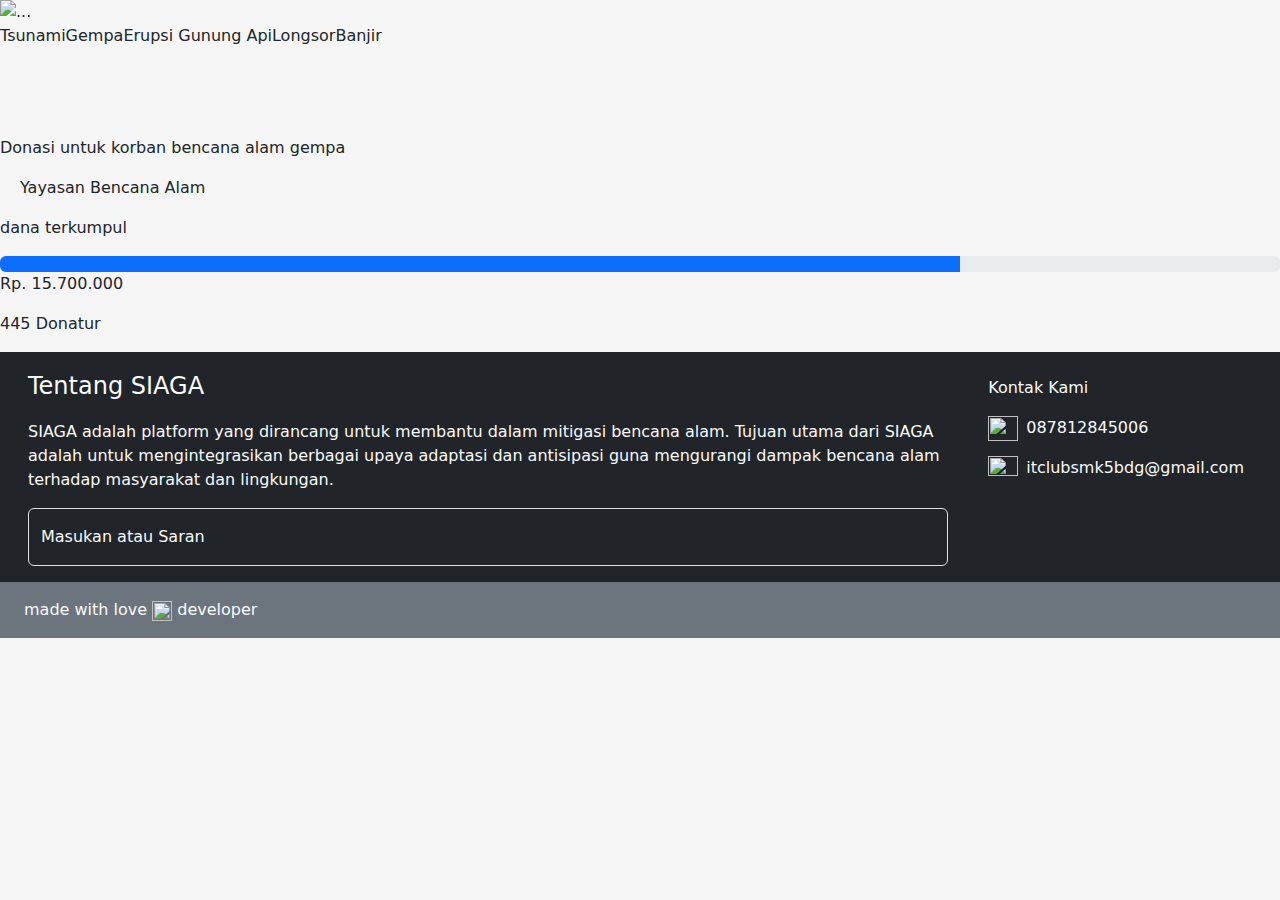
==== page/donasi.html @ 541e37d7 "rafli" ====
<!DOCTYPE html>
<html lang="en">

<head>
  <meta charset="UTF-8">
  <meta name="viewport" content="width=device-width, initial-scale=1.0">
  <title>Document</title>
  <link rel="stylesheet" href="/css/donasi.css">
  <link rel="stylesheet" href="/css/footer.css">
  <link href="https://cdn.jsdelivr.net/npm/bootstrap@5.3.3/dist/css/bootstrap.min.css" rel="stylesheet"
    integrity="sha384-QWTKZyjpPEjISv5WaRU9OFeRpok6YctnYmDr5pNlyT2bRjXh0JMhjY6hW+ALEwIH" crossorigin="anonymous">
</head>
<body style="background-color: #F5F5F5;">

  <!-- Donasi start -->
  <section class="donasi">
    <!-- carousel start -->
    <div id="carouselExampleCaptions" class="carousel donasi-carousel slide">
      <div class="carousel-indicators">
        <button type="button" data-bs-target="#carouselExampleCaptions" data-bs-slide-to="0" class="active"
          aria-current="true" aria-label="Slide 1"></button>
        <button type="button" data-bs-target="#carouselExampleCaptions" data-bs-slide-to="1"
          aria-label="Slide 2"></button>
        <button type="button" data-bs-target="#carouselExampleCaptions" data-bs-slide-to="2"
          aria-label="Slide 3"></button>
      </div>
      <div class="carousel-inner">
        <div class="carousel-item active">
          <img src="/assets/images/donasi/image 31.png" class="d-block w-100" alt="...">
          <div class="carousel-caption d-none d-md-block">
            <p class="donasi-tanggal text-start">/Situbondo, Jatim 11 Juli 2024</p>
            <h5 style="text-align: left;">Kebakaran Hebat di Situbondo, Satu Hektare Kawasan Hutan Jati Hangus</h5>
            <p style="text-align: left;"> Kebakaran hebat melanda kawasan hutan jati di Dusun Tanggulun, Desa Lamongan, Kecamatan Arjasa,
              Kabupaten Situbondo, Jawa Timur, Kamis (11/7/2024). Api dengan cepat menghanguskan satu hektare hutan
              jati. Petugas yang datang ke lokasi berusaha memadamkan api dengan alat seadanya. Kobaran api
              menghanguskan daun-daun dan rerumputan di dalam area hutan. </p>
          </div>
        </div>
        <div class="carousel-item">
          <img src="/assets/images/donasi/image 31.png" class="d-block w-100" alt="...">
          <div class="carousel-caption d-none d-md-block">
            <h5>Second slide label</h5>
            <p>Some representative placeholder content for the second slide.</p>
          </div>
        </div>
        <div class="carousel-item">
          <img src="/assets/images/donasi/image 31.png" class="d-block w-100" alt="...">
          <div class="carousel-caption d-none d-md-block">
            <p>/Situbondo, Jatim 11 Juli 2024</p>
            <h5>Third slide label</h5>
            <p>Some representative placeholder content for the third slide.</p>
          </div>
        </div>
      </div>
    </div>
    <!-- carousel end -->
     
    <div class="donasi-list d-flex">
      <p>Tsunami</p>
      <p>Gempa</p>
      <p>Erupsi Gunung Api</p>
      <p>Longsor</p>
      <p>Banjir</p>
    </div>

    <div class="donasi-cards mt-5">
      <div class="donasi-card card-gempa">
        <img src="/assets/images/donasi/image 32.png" alt="">
        <p>Donasi untuk korban bencana alam gempa</p>
        <div class="d-flex">
          <img src="/assets/icon/donasi/Vector.png" alt="" width="15px" height="20px" style="padding-top: 5px;">
          <p style="padding-left: 5px;">Yayasan Bencana Alam</p>
        </div>
        <p>dana terkumpul</p>
        <div class="progress" role="progressbar" aria-label="Basic example" aria-valuenow="75" aria-valuemin="0" aria-valuemax="100">
          <div class="progress-bar" style="width: 75%"></div>
        </div>
        <p>Rp. 15.700.000</p>
        <p>445 Donatur</p>
      </div>
    </div>


  </section>

  <!-- Donasi end -->

  <!-- Footer Start -->
  <section class="footer d-flex container-xxl bg-dark text-light ">
    <div class="footer-kiri p-3">
      <p class="footer-kiri-title fs-4">Tentang SIAGA</p>
      <p class="footer-kiri-sub">SIAGA adalah platform yang dirancang untuk membantu dalam mitigasi bencana alam. Tujuan
        utama
        dari SIAGA adalah untuk mengintegrasikan berbagai upaya adaptasi dan antisipasi guna mengurangi dampak
        bencana alam terhadap masyarakat dan lingkungan.</p>
      <div class="footer-email form-floating">
        <input type="email" class="form-control bg-dark text-light" id="floatingEmail" placeholder="Masukan atau Saran">
        <label for="floatingEmail">Masukan atau Saran</label>
      </div>
    </div>
    <div class="footer-kanan p-4">
      <p>Kontak Kami</p>
      <div class="d-flex gap-2">
        <img src="/assets/icon/footer/phoneW.png" alt="" width="30px" height="25px">
        <p>087812845006</p>
      </div>
      <div class="d-flex gap-2">
        <img src="/assets/icon/footer/emailW.png" alt="" width="30px" height="20px">
        <p>itclubsmk5bdg@gmail.com</p>
      </div>
    </div>
  </section>
  <div class="copyright bg-secondary">
    <p class="p-3 ms-2 text-light">made with love <img src="/assets/icon/footer/Heart.png" width="20px" height="20px">
      developer</p>
  </div>
  <!-- Footer End -->

  <script>
    const myModal = document.getElementById('myModal')
    const myInput = document.getElementById('myInput')

    myModal.addEventListener('shown.bs.modal', () => {
      myInput.focus()
    })
  </script>
  <script src="https://cdn.jsdelivr.net/npm/bootstrap@5.3.3/dist/js/bootstrap.bundle.min.js"
    integrity="sha384-YvpcrYf0tY3lHB60NNkmXc5s9fDVZLESaAA55NDzOxhy9GkcIdslK1eN7N6jIeHz"
    crossorigin="anonymous"></script>
</body>

</html>
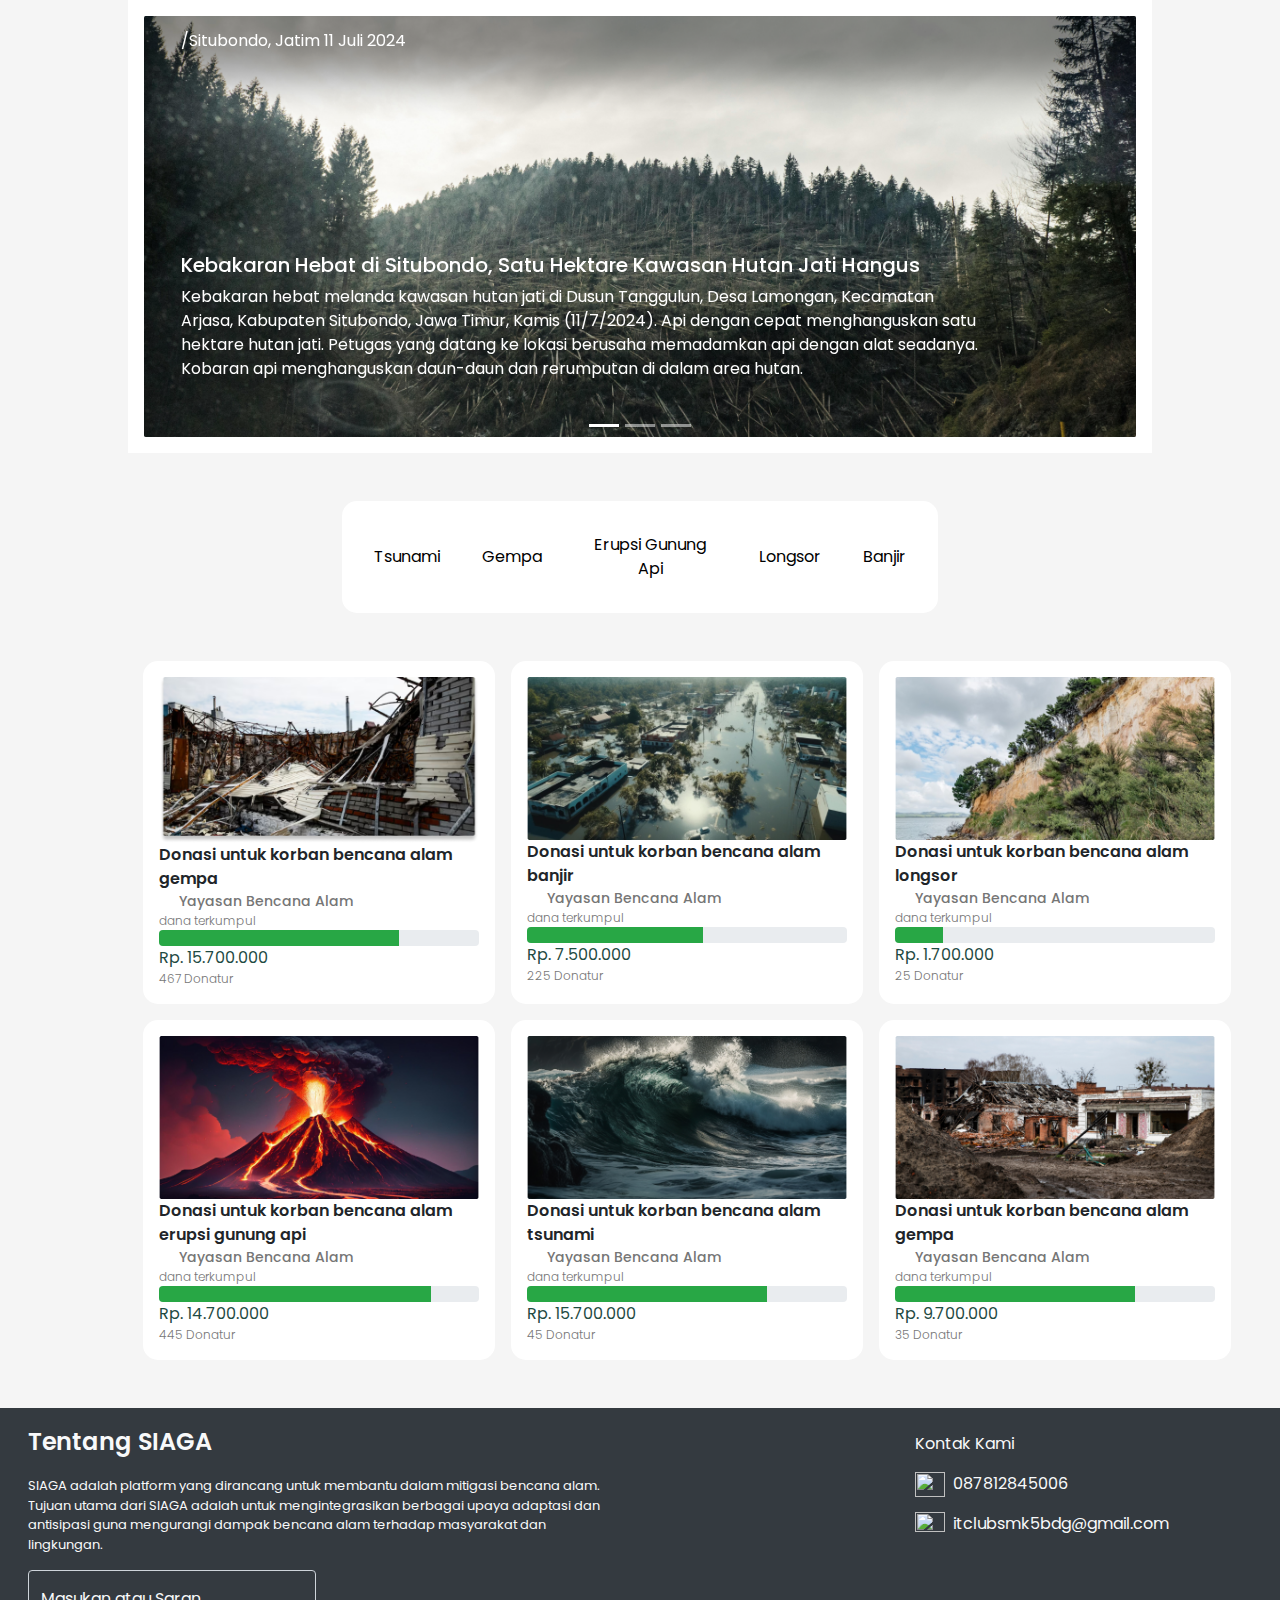
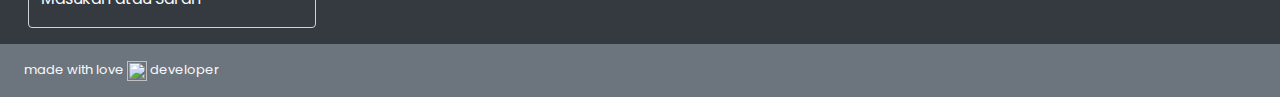
==== commit 7fc4c611: "donasi" ====
--- a/page/donasi.html
+++ b/page/donasi.html
@@ -5,13 +5,16 @@
   <meta charset="UTF-8">
   <meta name="viewport" content="width=device-width, initial-scale=1.0">
   <title>Document</title>
-  <link rel="stylesheet" href="/css/donasi.css">
-  <link rel="stylesheet" href="/css/footer.css">
+  <link rel="stylesheet" href="/assets/CSS/donasi.css">
+  <link rel="stylesheet" href="/assets/CSS/footer.css">
   <link href="https://cdn.jsdelivr.net/npm/bootstrap@5.3.3/dist/css/bootstrap.min.css" rel="stylesheet"
     integrity="sha384-QWTKZyjpPEjISv5WaRU9OFeRpok6YctnYmDr5pNlyT2bRjXh0JMhjY6hW+ALEwIH" crossorigin="anonymous">
+  <link rel="stylesheet" href="https://stackpath.bootstrapcdn.com/bootstrap/4.5.2/css/bootstrap.min.css">
 </head>
+<style>
+</style>
+
 <body style="background-color: #F5F5F5;">
-
   <!-- Donasi start -->
   <section class="donasi">
     <!-- carousel start -->
@@ -26,67 +29,203 @@
       </div>
       <div class="carousel-inner">
         <div class="carousel-item active">
-          <img src="/assets/images/donasi/image 31.png" class="d-block w-100" alt="...">
+          <img src="/assets/Image/donasi/image 31.png" class="d-block w-100" alt="...">
           <div class="carousel-caption d-none d-md-block">
             <p class="donasi-tanggal text-start">/Situbondo, Jatim 11 Juli 2024</p>
             <h5 style="text-align: left;">Kebakaran Hebat di Situbondo, Satu Hektare Kawasan Hutan Jati Hangus</h5>
-            <p style="text-align: left;"> Kebakaran hebat melanda kawasan hutan jati di Dusun Tanggulun, Desa Lamongan, Kecamatan Arjasa,
+            <p style="text-align: left;"> Kebakaran hebat melanda kawasan hutan jati di Dusun Tanggulun, Desa Lamongan,
+              Kecamatan Arjasa,
               Kabupaten Situbondo, Jawa Timur, Kamis (11/7/2024). Api dengan cepat menghanguskan satu hektare hutan
               jati. Petugas yang datang ke lokasi berusaha memadamkan api dengan alat seadanya. Kobaran api
               menghanguskan daun-daun dan rerumputan di dalam area hutan. </p>
           </div>
         </div>
         <div class="carousel-item">
-          <img src="/assets/images/donasi/image 31.png" class="d-block w-100" alt="...">
+          <img src="/assets/Image/donasi/image 49.png" class="d-block w-100" alt="...">
           <div class="carousel-caption d-none d-md-block">
-            <h5>Second slide label</h5>
-            <p>Some representative placeholder content for the second slide.</p>
+            <p class="donasi-tanggal text-start">/Merapi, Jateng 17 Juli 2024</p>
+            <h5 style="text-align: left;">Gunung merapi yang baru baru ini meletus kembali.</h5>
+            <p style="text-align: left;">Erupsi yang baru-baru ini terjadi yakni pada 4 Maret 2024 dengan dimulai pukul
+              13.41 WIB hujan turun di sekitar puncak dan lereng gunung, lalu pukul 14.26 WIB masyarakat diminta waspada
+              atas lahar serta APG.</p>
           </div>
         </div>
         <div class="carousel-item">
-          <img src="/assets/images/donasi/image 31.png" class="d-block w-100" alt="...">
+          <img src="/assets/Image/donasi/image 49(1).png" class="d-block w-100" alt="...">
           <div class="carousel-caption d-none d-md-block">
-            <p>/Situbondo, Jatim 11 Juli 2024</p>
-            <h5>Third slide label</h5>
-            <p>Some representative placeholder content for the third slide.</p>
+            <p class="donasi-tanggal text-start">/Tulabolo, Suwawa 6 Juli 2024</p>
+            <h5 style="text-align: left;">Terhitung 26 korban meninggal, 280 berhasil selamat dan 19 orang masih pencarian.</h5>
+            <p style="text-align: left;">Pemerintah Kabupaten Bone Bolango menyatakan masa tanggap darurat untuk
+              pencarian korban tanah longsor di kawasan pertambangan rakyat di Desa Tulabolo, Kecamatan Suwawa Timur,
+              akan berakhir pada Sabtu, 13 Juli 2024.</p>
           </div>
         </div>
       </div>
     </div>
     <!-- carousel end -->
-     
-    <div class="donasi-list d-flex">
-      <p>Tsunami</p>
-      <p>Gempa</p>
-      <p>Erupsi Gunung Api</p>
-      <p>Longsor</p>
-      <p>Banjir</p>
-    </div>
-
-    <div class="donasi-cards mt-5">
-      <div class="donasi-card card-gempa">
-        <img src="/assets/images/donasi/image 32.png" alt="">
-        <p>Donasi untuk korban bencana alam gempa</p>
-        <div class="d-flex">
-          <img src="/assets/icon/donasi/Vector.png" alt="" width="15px" height="20px" style="padding-top: 5px;">
-          <p style="padding-left: 5px;">Yayasan Bencana Alam</p>
-        </div>
-        <p>dana terkumpul</p>
-        <div class="progress" role="progressbar" aria-label="Basic example" aria-valuenow="75" aria-valuemin="0" aria-valuemax="100">
-          <div class="progress-bar" style="width: 75%"></div>
-        </div>
-        <p>Rp. 15.700.000</p>
-        <p>445 Donatur</p>
-      </div>
-    </div>
-
-
+
+    <div class="container mt-5">
+      <div class="donasi-list d-flex">
+        <button onclick="showCards('tsunami')">Tsunami</button>
+        <button onclick="showCards('gempa')">Gempa</button>
+        <button onclick="showCards('erupsi')">Erupsi Gunung Api</button>
+        <button onclick="showCards('longsor')">Longsor</button>
+        <button onclick="showCards('banjir')">Banjir</button>
+      </div>
+
+      <div class="donasi-cards mt-5">
+        <div class="donasi-card card-gempa">
+          <img class="donasi-img" src="/assets/Image/donasi/image 32.png" alt="">
+          <p class="donasi-card-title" style="font-weight: 600;">Donasi untuk korban bencana alam gempa</p>
+          <div class="d-flex">
+            <img src="/assets/icon/donasi/Vector.png" alt="" width="15px" height="20px" style="padding-top: 5px;">
+            <p class="donasi-card-yaya" style="padding-left: 5px;">Yayasan Bencana Alam</p>
+          </div>
+          <p class="donasi-card-dana">dana terkumpul</p>
+          <div class="progress" role="progressbar" aria-label="Basic example" aria-valuenow="75" aria-valuemin="0"
+            aria-valuemax="100">
+            <div class="progress-bar bg-success" style="width: 75%"></div>
+          </div>
+          <p class="donasi-card-uang">Rp. 15.700.000</p>
+          <p class="donasi-card-dana">467 Donatur</p>
+        </div>
+
+        <div class="donasi-card card-banjir">
+          <img class="donasi-img" src="/assets/Image/donasi/image 32 (1).png" alt="">
+          <p class="donasi-card-title" style="font-weight: 600;">Donasi untuk korban bencana alam banjir</p>
+          <div class="d-flex">
+            <img src="/assets/icon/donasi/Vector.png" alt="" width="15px" height="20px" style="padding-top: 5px;">
+            <p class="donasi-card-yaya" style="padding-left: 5px;">Yayasan Bencana Alam</p>
+          </div>
+          <p class="donasi-card-dana">dana terkumpul</p>
+          <div class="progress" role="progressbar" aria-label="Basic example" aria-valuenow="75" aria-valuemin="0"
+            aria-valuemax="100">
+            <div class="progress-bar bg-success" style="width: 55%"></div>
+          </div>
+          <p class="donasi-card-uang">Rp. 7.500.000</p>
+          <p class="donasi-card-dana">225 Donatur</p>
+        </div>
+
+        <div class="donasi-card card-longsor">
+          <img class="donasi-img" src="/assets/Image/donasi/image 32 (2).png" alt="">
+          <p class="donasi-card-title" style="font-weight: 600;">Donasi untuk korban bencana alam longsor</p>
+          <div class="d-flex">
+            <img src="/assets/icon/donasi/Vector.png" alt="" width="15px" height="20px" style="padding-top: 5px;">
+            <p class="donasi-card-yaya" style="padding-left: 5px;">Yayasan Bencana Alam</p>
+          </div>
+          <p class="donasi-card-dana">dana terkumpul</p>
+          <div class="progress" role="progressbar" aria-label="Basic example" aria-valuenow="75" aria-valuemin="0"
+            aria-valuemax="100">
+            <div class="progress-bar bg-success" style="width: 15%"></div>
+          </div>
+          <p class="donasi-card-uang">Rp. 1.700.000</p>
+          <p class="donasi-card-dana">25 Donatur</p>
+        </div>
+
+        <div class="donasi-card card-erupsi">
+          <img class="donasi-img" src="/assets/Image/donasi/image 32 (3).png" alt="">
+          <p class="donasi-card-title" style="font-weight: 600;">Donasi untuk korban bencana alam erupsi gunung api</p>
+          <div class="d-flex">
+            <img src="/assets/icon/donasi/Vector.png" alt="" width="15px" height="20px" style="padding-top: 5px;">
+            <p class="donasi-card-yaya" style="padding-left: 5px;">Yayasan Bencana Alam</p>
+          </div>
+          <p class="donasi-card-dana">dana terkumpul</p>
+          <div class="progress" role="progressbar" aria-label="Basic example" aria-valuenow="75" aria-valuemin="0"
+            aria-valuemax="100">
+            <div class="progress-bar bg-success" style="width: 85%"></div>
+          </div>
+          <p class="donasi-card-uang">Rp. 14.700.000</p>
+          <p class="donasi-card-dana">445 Donatur</p>
+        </div>
+
+        <div class="donasi-card card-tsunami">
+          <img class="donasi-img" src="/assets/Image/donasi/image 32 (4).png" alt="">
+          <p class="donasi-card-title" style="font-weight: 600;">Donasi untuk korban bencana alam tsunami</p>
+          <div class="d-flex">
+            <img src="/assets/icon/donasi/Vector.png" alt="" width="15px" height="20px" style="padding-top: 5px;">
+            <p class="donasi-card-yaya" style="padding-left: 5px;">Yayasan Bencana Alam</p>
+          </div>
+          <p class="donasi-card-dana">dana terkumpul</p>
+          <div class="progress" role="progressbar" aria-label="Basic example" aria-valuenow="75" aria-valuemin="0"
+            aria-valuemax="100">
+            <div class="progress-bar bg-success" style="width: 75%"></div>
+          </div>
+          <p class="donasi-card-uang">Rp. 15.700.000</p>
+          <p class="donasi-card-dana">45 Donatur</p>
+        </div>
+
+        <div class="donasi-card card-gempa">
+          <img class="donasi-img" src="/assets/Image/donasi/image 32 (5).png" alt="">
+          <p class="donasi-card-title" style="font-weight: 600;">Donasi untuk korban bencana alam gempa</p>
+          <div class="d-flex">
+            <img src="/assets/icon/donasi/Vector.png" alt="" width="15px" height="20px" style="padding-top: 5px;">
+            <p class="donasi-card-yaya" style="padding-left: 5px;">Yayasan Bencana Alam</p>
+          </div>
+          <p class="donasi-card-dana">dana terkumpul</p>
+          <div class="progress" role="progressbar" aria-label="Basic example" aria-valuenow="75" aria-valuemin="0"
+            aria-valuemax="100">
+            <div class="progress-bar bg-success" style="width: 75%"></div>
+          </div>
+          <p class="donasi-card-uang">Rp. 9.700.000</p>
+          <p class="donasi-card-dana">35 Donatur</p>
+        </div>
+
+        <div class="donasi-card card-gempa donasi-card-lebih">
+          <img class="donasi-img" src="/assets/Image/donasi/gempa (1).png" alt="">
+          <p class="donasi-card-title" style="font-weight: 600;">Donasi untuk korban bencana alam Tsunami</p>
+          <div class="d-flex">
+            <img src="/assets/icon/donasi/Vector.png" alt="" width="15px" height="20px" style="padding-top: 5px;">
+            <p class="donasi-card-yaya" style="padding-left: 5px;">Yayasan Bencana Alam</p>
+          </div>
+          <p class="donasi-card-dana">dana terkumpul</p>
+          <div class="progress" role="progressbar" aria-label="Basic example" aria-valuenow="75" aria-valuemin="0"
+            aria-valuemax="100">
+            <div class="progress-bar bg-success" style="width: 75%"></div>
+          </div>
+          <p class="donasi-card-uang">Rp. 700.000</p>
+          <p class="donasi-card-dana">95 Donatur</p>
+        </div>
+
+        <div class="donasi-card card-gempa donasi-card-lebih">
+          <img class="donasi-img" src="/assets/Image/donasi/gempa (2).png" alt="">
+          <p class="donasi-card-title" style="font-weight: 600;">Donasi untuk korban bencana alam gempa</p>
+          <div class="d-flex">
+            <img src="/assets/icon/donasi/Vector.png" alt="" width="15px" height="20px" style="padding-top: 5px;">
+            <p class="donasi-card-yaya" style="padding-left: 5px;">Yayasan Bencana Alam</p>
+          </div>
+          <p class="donasi-card-dana">dana terkumpul</p>
+          <div class="progress" role="progressbar" aria-label="Basic example" aria-valuenow="75" aria-valuemin="0"
+            aria-valuemax="100">
+            <div class="progress-bar bg-success" style="width: 75%"></div>
+          </div>
+          <p class="donasi-card-uang">Rp. 5.700.000</p>
+          <p class="donasi-card-dana">15 Donatur</p>
+        </div>
+
+        <div class="donasi-card card-gempa donasi-card-lebih">
+          <img class="donasi-img" src="/assets/Image/donasi/tsunami.png" alt="">
+          <p class="donasi-card-title" style="font-weight: 600;">Donasi untuk korban bencana alam tsunami</p>
+          <div class="d-flex">
+            <img src="/assets/icon/donasi/Vector.png" alt="" width="15px" height="20px" style="padding-top: 5px;">
+            <p class="donasi-card-yaya" style="padding-left: 5px;">Yayasan Bencana Alam</p>
+          </div>
+          <p class="donasi-card-dana">dana terkumpul</p>
+          <div class="progress" role="progressbar" aria-label="Basic example" aria-valuenow="75" aria-valuemin="0"
+            aria-valuemax="100">
+            <div class="progress-bar bg-success" style="width: 75%"></div>
+          </div>
+          <p class="donasi-card-uang">Rp. 25.700.000</p>
+          <p class="donasi-card-dana">300 Donatur</p>
+        </div>
+
+      </div>
+    </div>
   </section>
 
   <!-- Donasi end -->
 
   <!-- Footer Start -->
-  <section class="footer d-flex container-xxl bg-dark text-light ">
+  <section class="footer d-flex container-xxl bg-dark text-light mt-5">
     <div class="footer-kiri p-3">
       <p class="footer-kiri-title fs-4">Tentang SIAGA</p>
       <p class="footer-kiri-sub">SIAGA adalah platform yang dirancang untuk membantu dalam mitigasi bencana alam. Tujuan
@@ -125,8 +264,10 @@
     })
   </script>
   <script src="https://cdn.jsdelivr.net/npm/bootstrap@5.3.3/dist/js/bootstrap.bundle.min.js"
-    integrity="sha384-YvpcrYf0tY3lHB60NNkmXc5s9fDVZLESaAA55NDzOxhy9GkcIdslK1eN7N6jIeHz"
-    crossorigin="anonymous"></script>
+    integrity="sha384-YvpcrYf0tY3lHB60NNkmXc5s9fDVZLESaAA55NDzOxhy9GkcIdslK1eN7N6jIeHz" crossorigin="anonymous">
+
+    </script>
+  <script src="/assets/JavaScript/raf.js"></script>
 </body>
 
 </html>--- a/assets/CSS/donasi.css
+++ b/assets/CSS/donasi.css
@@ -0,0 +1,85 @@
+@import url('https://fonts.googleapis.com/css2?family=Poppins:ital,wght@0,100;0,200;0,300;0,400;0,500;0,600;0,700;0,800;0,900;1,100;1,200;1,300;1,400;1,500;1,600;1,700;1,800;1,900&display=swap');
+
+*, html {
+    font-family: "Poppins", sans-serif;
+}
+
+body{
+    background-color: #757575;
+}
+
+/* donasi start */
+.donasi{
+    width: 80%;
+    margin: 0 auto;
+    border-radius: 10px;
+}
+.donasi-tanggal{
+    margin-bottom: 12.5rem;
+}
+.donasi-carousel {
+    padding: 1rem;
+    background-color: #FFFFFF;
+}
+.carousel-caption{
+    margin-left: -7rem;
+}
+.donasi-card{
+    background-color: #FFFFFF;
+    width: 22rem;
+    padding: 1rem;
+    border-radius: 15px;
+}
+.donasi-cards{
+    display: grid;
+    grid-template-columns: auto auto auto;
+    gap: 1rem;
+}
+.donasi-card p{
+    margin: 0;
+}
+img.donasi-img {
+    width: 100%;
+}
+.donasi-card-yaya{
+    font-weight: 500;
+    color: #767676;
+    font-size: 14px;
+}
+.donasi-card-dana{
+    font-weight: 300;
+    color: #767676;
+    font-size: 12px;
+}
+.donasi-card-uang{
+    font-weight: 400;
+    color: #1F4B43;
+}
+.donasi-list{
+    width: 60%;
+    background-color: #FFFFFF;
+    margin: 0 auto;
+    align-items: center;
+    justify-content: center;
+    gap: 10px;
+    padding: 1rem;
+    border-radius: 15px;
+}
+.donasi-list button{
+    border-radius: 15px;
+    padding: 1rem;
+    border: none;
+    background-color: #FFFFFF;
+}
+.donasi-list button:hover{
+    background-color: #E7C873;
+}
+.progress{
+    margin: 0 auto;
+}
+
+.donasi-card-lebih{
+    display: none;
+}
+
+/* donasi end */--- a/assets/CSS/footer.css
+++ b/assets/CSS/footer.css
@@ -0,0 +1,22 @@
+/* Footer start */
+.footer-kiri{
+    width: 70%;
+}
+.footer-kiri-title{
+    font-weight: 600;
+}
+.footer-kiri-sub{
+    width: 70%;
+    font-size: small;
+}
+.footer-email{
+    width: 18rem;
+}  
+.copyright{
+    font-size: small;
+}
+.copyright p{
+    margin: 0;
+}
+
+/* footer end */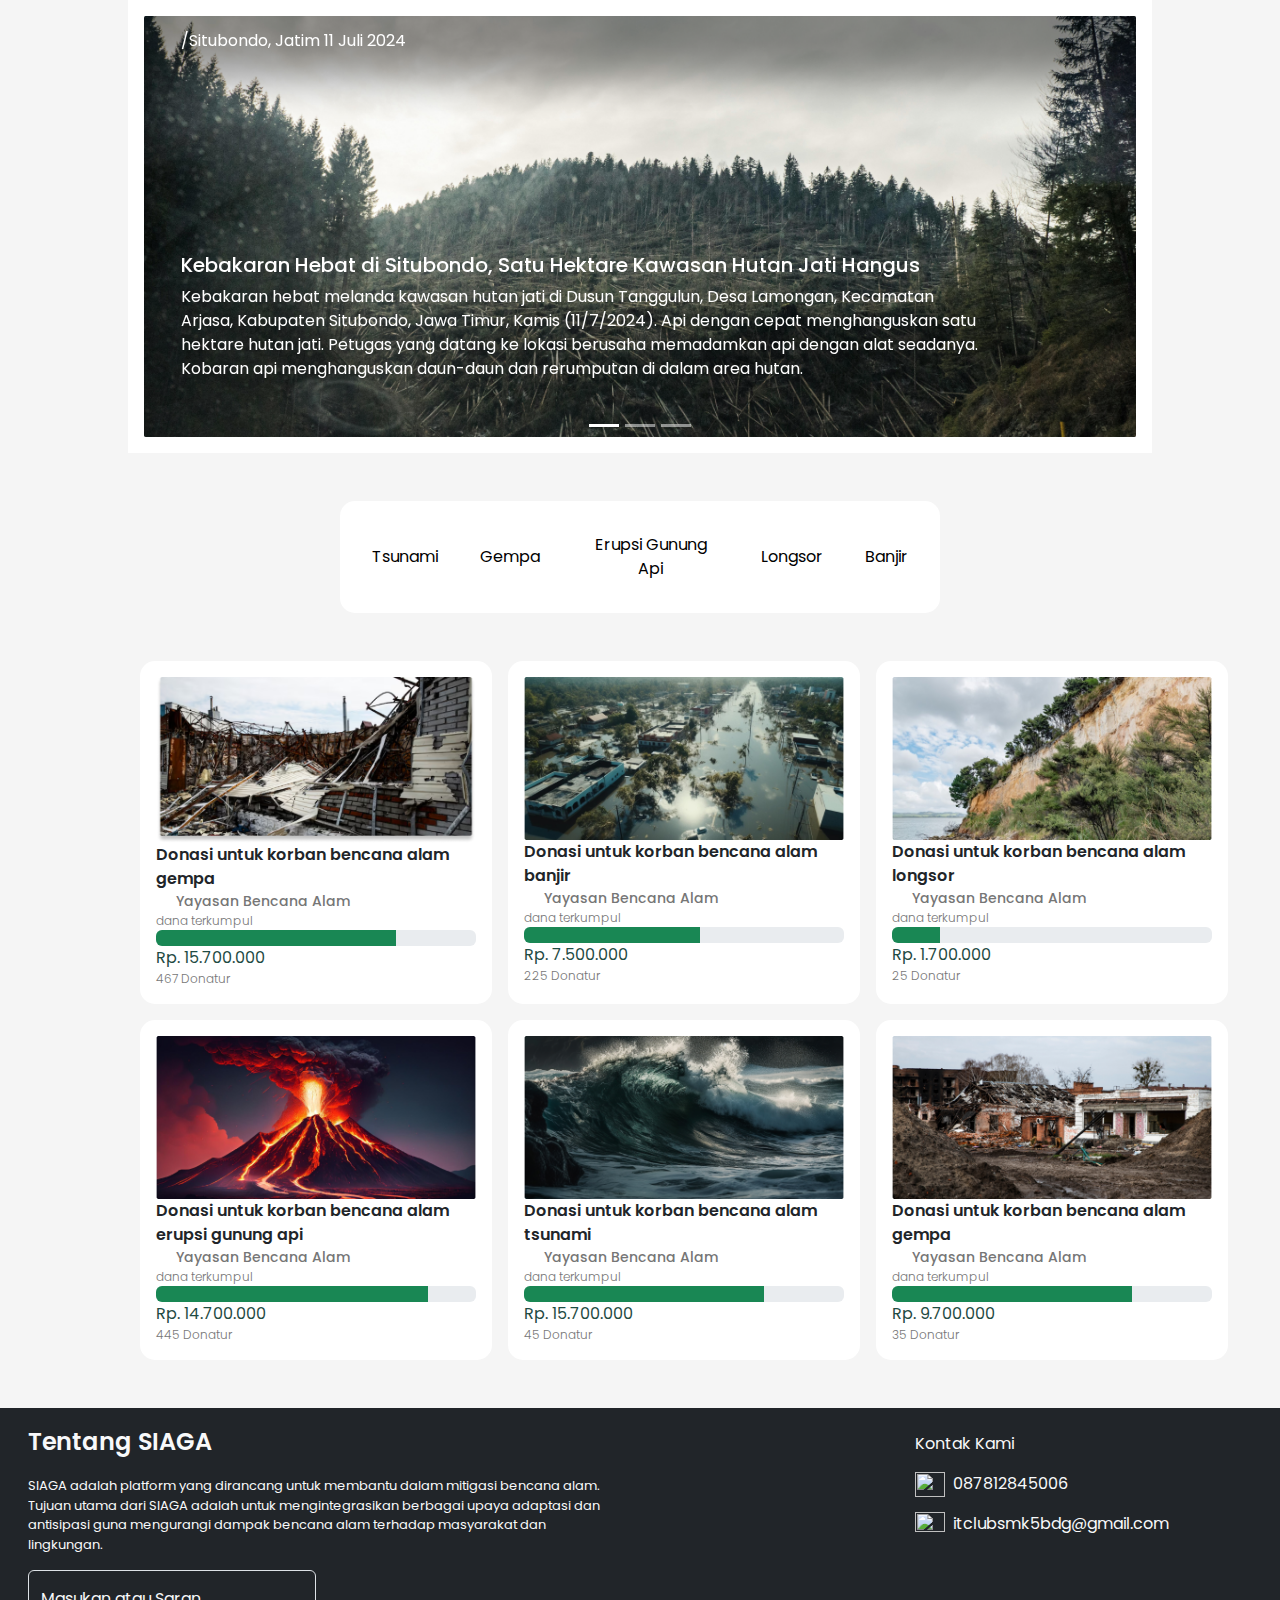
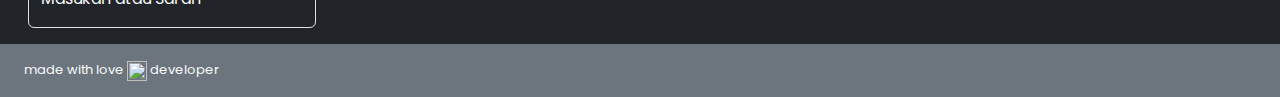
==== commit 52889924: "update donasi dan modal dan fungsi" ====
--- a/page/donasi.html
+++ b/page/donasi.html
@@ -4,12 +4,13 @@
 <head>
   <meta charset="UTF-8">
   <meta name="viewport" content="width=device-width, initial-scale=1.0">
-  <title>Document</title>
-  <link rel="stylesheet" href="/assets/CSS/donasi.css">
-  <link rel="stylesheet" href="/assets/CSS/footer.css">
+  <title>Donasi</title>
+  <link rel="icon" href="../assets/Icon/donasi/hands_6006065.png">
+  <link rel="stylesheet" href="../assets/CSS/donasi.css">
+  <link rel="stylesheet" href="../assets/CSS/footer.css">
   <link href="https://cdn.jsdelivr.net/npm/bootstrap@5.3.3/dist/css/bootstrap.min.css" rel="stylesheet"
     integrity="sha384-QWTKZyjpPEjISv5WaRU9OFeRpok6YctnYmDr5pNlyT2bRjXh0JMhjY6hW+ALEwIH" crossorigin="anonymous">
-  <link rel="stylesheet" href="https://stackpath.bootstrapcdn.com/bootstrap/4.5.2/css/bootstrap.min.css">
+  <link rel="stylesheet" href="../assets/bootstrap-5.3.3-dist/css/bootstrap.min.css">
 </head>
 <style>
 </style>
@@ -29,7 +30,7 @@
       </div>
       <div class="carousel-inner">
         <div class="carousel-item active">
-          <img src="/assets/Image/donasi/image 31.png" class="d-block w-100" alt="...">
+          <img src="../assets/Image/donasi/image 31.png" class="d-block w-100" alt="...">
           <div class="carousel-caption d-none d-md-block">
             <p class="donasi-tanggal text-start">/Situbondo, Jatim 11 Juli 2024</p>
             <h5 style="text-align: left;">Kebakaran Hebat di Situbondo, Satu Hektare Kawasan Hutan Jati Hangus</h5>
@@ -41,7 +42,7 @@
           </div>
         </div>
         <div class="carousel-item">
-          <img src="/assets/Image/donasi/image 49.png" class="d-block w-100" alt="...">
+          <img src="../assets/Image/donasi/image 49.png" class="d-block w-100" alt="...">
           <div class="carousel-caption d-none d-md-block">
             <p class="donasi-tanggal text-start">/Merapi, Jateng 17 Juli 2024</p>
             <h5 style="text-align: left;">Gunung merapi yang baru baru ini meletus kembali.</h5>
@@ -51,7 +52,7 @@
           </div>
         </div>
         <div class="carousel-item">
-          <img src="/assets/Image/donasi/image 49(1).png" class="d-block w-100" alt="...">
+          <img src="../assets/Image/donasi/image 49(1).png" class="d-block w-100" alt="...">
           <div class="carousel-caption d-none d-md-block">
             <p class="donasi-tanggal text-start">/Tulabolo, Suwawa 6 Juli 2024</p>
             <h5 style="text-align: left;">Terhitung 26 korban meninggal, 280 berhasil selamat dan 19 orang masih pencarian.</h5>
@@ -66,19 +67,19 @@
 
     <div class="container mt-5">
       <div class="donasi-list d-flex">
-        <button onclick="showCards('tsunami')">Tsunami</button>
-        <button onclick="showCards('gempa')">Gempa</button>
-        <button onclick="showCards('erupsi')">Erupsi Gunung Api</button>
-        <button onclick="showCards('longsor')">Longsor</button>
-        <button onclick="showCards('banjir')">Banjir</button>
+        <button class="donasi-list-button" onclick="showCards('tsunami')">Tsunami</button>
+        <button class="donasi-list-button" onclick="showCards('gempa')">Gempa</button>
+        <button class="donasi-list-button" onclick="showCards('erupsi')">Erupsi Gunung Api</button>
+        <button class="donasi-list-button" onclick="showCards('longsor')">Longsor</button>
+        <button class="donasi-list-button" onclick="showCards('banjir')">Banjir</button>
       </div>
 
       <div class="donasi-cards mt-5">
-        <div class="donasi-card card-gempa">
-          <img class="donasi-img" src="/assets/Image/donasi/image 32.png" alt="">
+        <div class="donasi-card card-gempa" data-bs-toggle="modal" data-bs-target="#gempaModal1">
+          <img class="donasi-img" src="../assets/Image/donasi/image 32.png" alt="">
           <p class="donasi-card-title" style="font-weight: 600;">Donasi untuk korban bencana alam gempa</p>
           <div class="d-flex">
-            <img src="/assets/icon/donasi/Vector.png" alt="" width="15px" height="20px" style="padding-top: 5px;">
+            <img src="../assets/icon/donasi/Vector.png" alt="" width="15px" height="20px" style="padding-top: 5px;">
             <p class="donasi-card-yaya" style="padding-left: 5px;">Yayasan Bencana Alam</p>
           </div>
           <p class="donasi-card-dana">dana terkumpul</p>
@@ -90,11 +91,11 @@
           <p class="donasi-card-dana">467 Donatur</p>
         </div>
 
-        <div class="donasi-card card-banjir">
-          <img class="donasi-img" src="/assets/Image/donasi/image 32 (1).png" alt="">
+        <div class="donasi-card card-banjir" data-bs-toggle="modal" data-bs-target="#banjirModal1">
+          <img class="donasi-img" src="../assets/Image/donasi/image 32 (1).png" alt="">
           <p class="donasi-card-title" style="font-weight: 600;">Donasi untuk korban bencana alam banjir</p>
           <div class="d-flex">
-            <img src="/assets/icon/donasi/Vector.png" alt="" width="15px" height="20px" style="padding-top: 5px;">
+            <img src="../assets/icon/donasi/Vector.png" alt="" width="15px" height="20px" style="padding-top: 5px;">
             <p class="donasi-card-yaya" style="padding-left: 5px;">Yayasan Bencana Alam</p>
           </div>
           <p class="donasi-card-dana">dana terkumpul</p>
@@ -106,11 +107,11 @@
           <p class="donasi-card-dana">225 Donatur</p>
         </div>
 
-        <div class="donasi-card card-longsor">
-          <img class="donasi-img" src="/assets/Image/donasi/image 32 (2).png" alt="">
+        <div class="donasi-card card-longsor" data-bs-toggle="modal" data-bs-target="#longsorModal1">
+          <img class="donasi-img" src="../assets/Image/donasi/image 32 (2).png" alt="">
           <p class="donasi-card-title" style="font-weight: 600;">Donasi untuk korban bencana alam longsor</p>
           <div class="d-flex">
-            <img src="/assets/icon/donasi/Vector.png" alt="" width="15px" height="20px" style="padding-top: 5px;">
+            <img src="../assets/icon/donasi/Vector.png" alt="" width="15px" height="20px" style="padding-top: 5px;">
             <p class="donasi-card-yaya" style="padding-left: 5px;">Yayasan Bencana Alam</p>
           </div>
           <p class="donasi-card-dana">dana terkumpul</p>
@@ -122,11 +123,11 @@
           <p class="donasi-card-dana">25 Donatur</p>
         </div>
 
-        <div class="donasi-card card-erupsi">
-          <img class="donasi-img" src="/assets/Image/donasi/image 32 (3).png" alt="">
+        <div class="donasi-card card-erupsi" data-bs-toggle="modal" data-bs-target="#erupsiModal1">
+          <img class="donasi-img" src="../assets/Image/donasi/image 32 (3).png" alt="">
           <p class="donasi-card-title" style="font-weight: 600;">Donasi untuk korban bencana alam erupsi gunung api</p>
           <div class="d-flex">
-            <img src="/assets/icon/donasi/Vector.png" alt="" width="15px" height="20px" style="padding-top: 5px;">
+            <img src="../assets/icon/donasi/Vector.png" alt="" width="15px" height="20px" style="padding-top: 5px;">
             <p class="donasi-card-yaya" style="padding-left: 5px;">Yayasan Bencana Alam</p>
           </div>
           <p class="donasi-card-dana">dana terkumpul</p>
@@ -138,11 +139,11 @@
           <p class="donasi-card-dana">445 Donatur</p>
         </div>
 
-        <div class="donasi-card card-tsunami">
-          <img class="donasi-img" src="/assets/Image/donasi/image 32 (4).png" alt="">
+        <div class="donasi-card card-tsunami" data-bs-toggle="modal" data-bs-target="#tsunamiModal1">
+          <img class="donasi-img" src="../assets/Image/donasi/image 32 (4).png" alt="">
           <p class="donasi-card-title" style="font-weight: 600;">Donasi untuk korban bencana alam tsunami</p>
           <div class="d-flex">
-            <img src="/assets/icon/donasi/Vector.png" alt="" width="15px" height="20px" style="padding-top: 5px;">
+            <img src="../assets/icon/donasi/Vector.png" alt="" width="15px" height="20px" style="padding-top: 5px;">
             <p class="donasi-card-yaya" style="padding-left: 5px;">Yayasan Bencana Alam</p>
           </div>
           <p class="donasi-card-dana">dana terkumpul</p>
@@ -154,11 +155,11 @@
           <p class="donasi-card-dana">45 Donatur</p>
         </div>
 
-        <div class="donasi-card card-gempa">
-          <img class="donasi-img" src="/assets/Image/donasi/image 32 (5).png" alt="">
+        <div class="donasi-card card-gempa" data-bs-toggle="modal" data-bs-target="#gempaModal1">
+          <img class="donasi-img" src="../assets/Image/donasi/image 32 (5).png" alt="">
           <p class="donasi-card-title" style="font-weight: 600;">Donasi untuk korban bencana alam gempa</p>
           <div class="d-flex">
-            <img src="/assets/icon/donasi/Vector.png" alt="" width="15px" height="20px" style="padding-top: 5px;">
+            <img src="../assets/icon/donasi/Vector.png" alt="" width="15px" height="20px" style="padding-top: 5px;">
             <p class="donasi-card-yaya" style="padding-left: 5px;">Yayasan Bencana Alam</p>
           </div>
           <p class="donasi-card-dana">dana terkumpul</p>
@@ -170,11 +171,11 @@
           <p class="donasi-card-dana">35 Donatur</p>
         </div>
 
-        <div class="donasi-card card-gempa donasi-card-lebih">
-          <img class="donasi-img" src="/assets/Image/donasi/gempa (1).png" alt="">
+        <div class="donasi-card card-tsunami donasi-card-lebih" data-bs-toggle="modal" data-bs-target="#tsunamiModal1">
+          <img class="donasi-img" src="../assets/Image/donasi/gempa (1).png" alt="">
           <p class="donasi-card-title" style="font-weight: 600;">Donasi untuk korban bencana alam Tsunami</p>
           <div class="d-flex">
-            <img src="/assets/icon/donasi/Vector.png" alt="" width="15px" height="20px" style="padding-top: 5px;">
+            <img src="../assets/icon/donasi/Vector.png" alt="" width="15px" height="20px" style="padding-top: 5px;">
             <p class="donasi-card-yaya" style="padding-left: 5px;">Yayasan Bencana Alam</p>
           </div>
           <p class="donasi-card-dana">dana terkumpul</p>
@@ -186,11 +187,11 @@
           <p class="donasi-card-dana">95 Donatur</p>
         </div>
 
-        <div class="donasi-card card-gempa donasi-card-lebih">
-          <img class="donasi-img" src="/assets/Image/donasi/gempa (2).png" alt="">
+        <div class="donasi-card card-gempa donasi-card-lebih" data-bs-toggle="modal" data-bs-target="#gempaModal1">
+          <img class="donasi-img" src="../assets/Image/donasi/gempa (2).png" alt="">
           <p class="donasi-card-title" style="font-weight: 600;">Donasi untuk korban bencana alam gempa</p>
           <div class="d-flex">
-            <img src="/assets/icon/donasi/Vector.png" alt="" width="15px" height="20px" style="padding-top: 5px;">
+            <img src="../assets/icon/donasi/Vector.png" alt="" width="15px" height="20px" style="padding-top: 5px;">
             <p class="donasi-card-yaya" style="padding-left: 5px;">Yayasan Bencana Alam</p>
           </div>
           <p class="donasi-card-dana">dana terkumpul</p>
@@ -202,11 +203,11 @@
           <p class="donasi-card-dana">15 Donatur</p>
         </div>
 
-        <div class="donasi-card card-gempa donasi-card-lebih">
-          <img class="donasi-img" src="/assets/Image/donasi/tsunami.png" alt="">
+        <div class="donasi-card card-tsunami donasi-card-lebih" data-bs-toggle="modal" data-bs-target="#tsunamiModal1">
+          <img class="donasi-img" src="../assets/Image/donasi/tsunami.png" alt="">
           <p class="donasi-card-title" style="font-weight: 600;">Donasi untuk korban bencana alam tsunami</p>
           <div class="d-flex">
-            <img src="/assets/icon/donasi/Vector.png" alt="" width="15px" height="20px" style="padding-top: 5px;">
+            <img src="../assets/icon/donasi/Vector.png" alt="" width="15px" height="20px" style="padding-top: 5px;">
             <p class="donasi-card-yaya" style="padding-left: 5px;">Yayasan Bencana Alam</p>
           </div>
           <p class="donasi-card-dana">dana terkumpul</p>
@@ -221,6 +222,89 @@
       </div>
     </div>
   </section>
+
+  <!-- Modal donasi start -->
+  <div class="modal modal-lg fade" id="gempaModal1" tabindex="-1" aria-labelledby="exampleModalLabel" aria-hidden="true">
+    <div class="modal-dialog modal-dialog-centered">
+      <div class="modal-content">
+        <div class="modal-header">
+          <h1 class="modal-title fs-5" id="exampleModalLabel">Donasi Korban Gempa</h1>
+          <button type="button" class="btn-close" data-bs-dismiss="modal" aria-label="Close"></button>
+        </div>
+        <div class="modal-body">
+          <img src="../assets/Image/donasi/image 32.png" alt="" width="100%">
+        </div>
+        <div class="modal-footer">
+          <button type="button" class="btn btn-secondary" data-bs-dismiss="modal">Close</button>
+        </div>
+      </div>
+    </div>
+  </div>
+  <div class="modal modal-lg fade" id="tsunamiModal1" tabindex="-1" aria-labelledby="exampleModalLabel" aria-hidden="true">
+    <div class="modal-dialog modal-dialog-centered">
+      <div class="modal-content">
+        <div class="modal-header">
+          <h1 class="modal-title fs-5" id="exampleModalLabel">Donasi Korban Tsunami</h1>
+          <button type="button" class="btn-close" data-bs-dismiss="modal" aria-label="Close"></button>
+        </div>
+        <div class="modal-body">
+          <img src="../assets/Image/donasi/image 32.png" alt="" width="100%">
+        </div>
+        <div class="modal-footer">
+          <button type="button" class="btn btn-secondary" data-bs-dismiss="modal">Close</button>
+        </div>
+      </div>
+    </div>
+  </div>
+  <div class="modal modal-lg fade" id="banjirModal1" tabindex="-1" aria-labelledby="exampleModalLabel" aria-hidden="true">
+    <div class="modal-dialog modal-dialog-centered">
+      <div class="modal-content">
+        <div class="modal-header">
+          <h1 class="modal-title fs-5" id="exampleModalLabel">Donasi Korban Banjir</h1>
+          <button type="button" class="btn-close" data-bs-dismiss="modal" aria-label="Close"></button>
+        </div>
+        <div class="modal-body">
+          <img src="../assets/Image/donasi/image 32.png" alt="" width="100%">
+        </div>
+        <div class="modal-footer">
+          <button type="button" class="btn btn-secondary" data-bs-dismiss="modal">Close</button>
+        </div>
+      </div>
+    </div>
+  </div>
+  <div class="modal modal-lg fade" id="erupsiModal1" tabindex="-1" aria-labelledby="exampleModalLabel" aria-hidden="true">
+    <div class="modal-dialog modal-dialog-centered">
+      <div class="modal-content">
+        <div class="modal-header">
+          <h1 class="modal-title fs-5" id="exampleModalLabel">Donasi Korban Erupsi Gunung Api</h1>
+          <button type="button" class="btn-close" data-bs-dismiss="modal" aria-label="Close"></button>
+        </div>
+        <div class="modal-body">
+          <img src="../assets/Image/donasi/image 32.png" alt="" width="100%">
+        </div>
+        <div class="modal-footer">
+          <button type="button" class="btn btn-secondary" data-bs-dismiss="modal">Close</button>
+        </div>
+      </div>
+    </div>
+  </div>
+  <div class="modal modal-lg fade" id="longsorModal1" tabindex="-1" aria-labelledby="exampleModalLabel" aria-hidden="true">
+    <div class="modal-dialog modal-dialog-centered">
+      <div class="modal-content">
+        <div class="modal-header">
+          <h1 class="modal-title fs-5" id="exampleModalLabel">Donasi Korban Longsor</h1>
+          <button type="button" class="btn-close" data-bs-dismiss="modal" aria-label="Close"></button>
+        </div>
+        <div class="modal-body">
+          <img src="../assets/Image/donasi/image 32.png" alt="" width="100%">
+        </div>
+        <div class="modal-footer">
+          <button type="button" class="btn btn-secondary" data-bs-dismiss="modal">Close</button>
+        </div>
+      </div>
+    </div>
+  </div>
+  <!-- Modal donasi end -->
 
   <!-- Donasi end -->
 
@@ -240,17 +324,17 @@
     <div class="footer-kanan p-4">
       <p>Kontak Kami</p>
       <div class="d-flex gap-2">
-        <img src="/assets/icon/footer/phoneW.png" alt="" width="30px" height="25px">
+        <img src="../assets/icon/footer/phoneW.png" alt="" width="30px" height="25px">
         <p>087812845006</p>
       </div>
       <div class="d-flex gap-2">
-        <img src="/assets/icon/footer/emailW.png" alt="" width="30px" height="20px">
+        <img src="../assets/icon/footer/emailW.png" alt="" width="30px" height="20px">
         <p>itclubsmk5bdg@gmail.com</p>
       </div>
     </div>
   </section>
   <div class="copyright bg-secondary">
-    <p class="p-3 ms-2 text-light">made with love <img src="/assets/icon/footer/Heart.png" width="20px" height="20px">
+    <p class="p-3 ms-2 text-light">made with love <img src="../assets/icon/footer/Heart.png" width="20px" height="20px">
       developer</p>
   </div>
   <!-- Footer End -->
@@ -267,7 +351,7 @@
     integrity="sha384-YvpcrYf0tY3lHB60NNkmXc5s9fDVZLESaAA55NDzOxhy9GkcIdslK1eN7N6jIeHz" crossorigin="anonymous">
 
     </script>
-  <script src="/assets/JavaScript/raf.js"></script>
+  <script src="../assets/JavaScript/raf.js"></script>
 </body>
 
 </html>--- a/assets/CSS/donasi.css
+++ b/assets/CSS/donasi.css
@@ -82,4 +82,10 @@
     display: none;
 }
 
+/* modal */
+.modal{
+    width: max-content;
+    margin: 0 auto;
+}
+
 /* donasi end */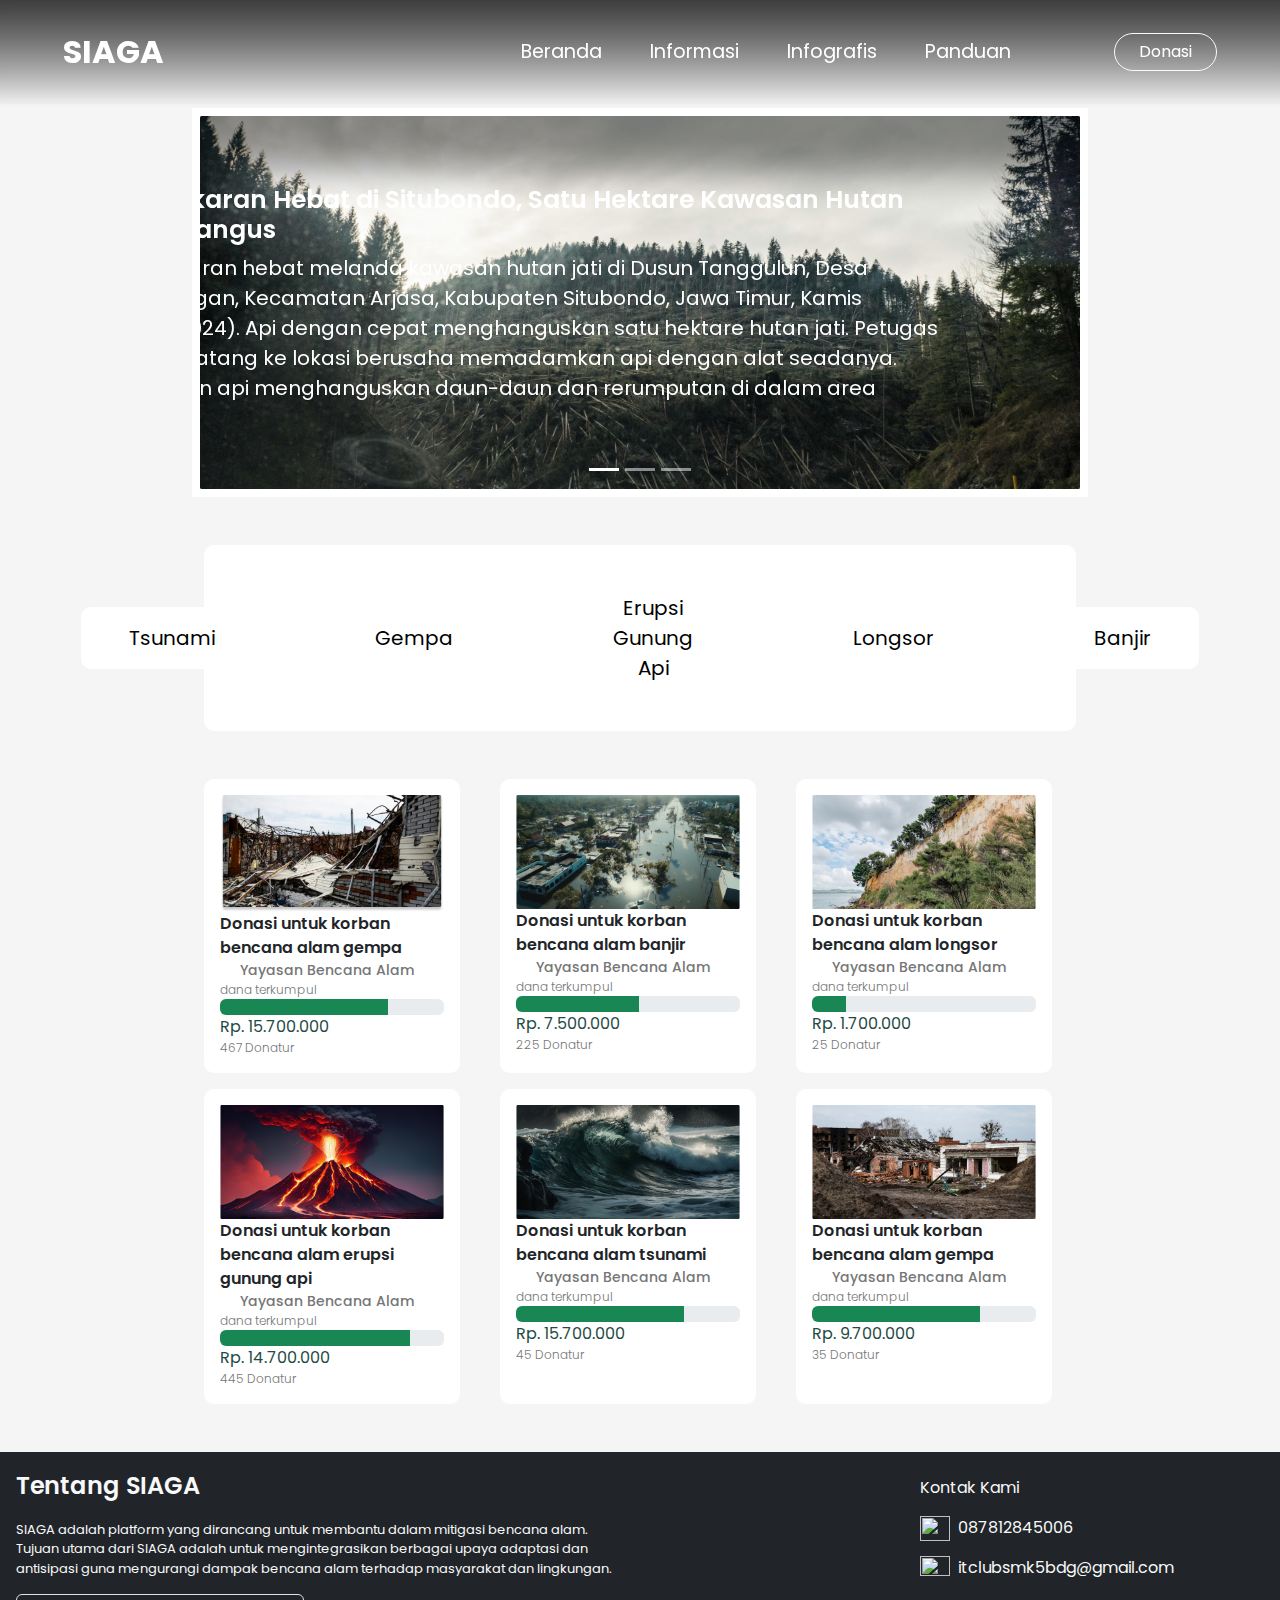
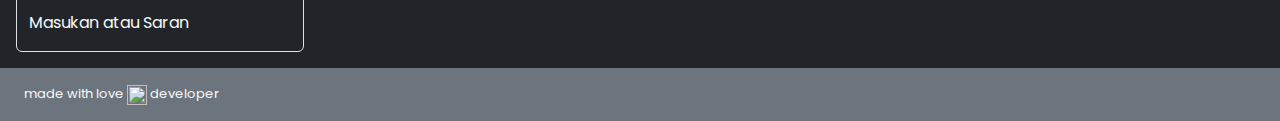
==== commit 2f4957ed: "commit" ====
--- a/page/donasi.html
+++ b/page/donasi.html
@@ -11,13 +11,46 @@
   <link href="https://cdn.jsdelivr.net/npm/bootstrap@5.3.3/dist/css/bootstrap.min.css" rel="stylesheet"
     integrity="sha384-QWTKZyjpPEjISv5WaRU9OFeRpok6YctnYmDr5pNlyT2bRjXh0JMhjY6hW+ALEwIH" crossorigin="anonymous">
   <link rel="stylesheet" href="../assets/bootstrap-5.3.3-dist/css/bootstrap.min.css">
+  <link rel="stylesheet" href="/assets/CSS/ryn-style.css">
 </head>
 <style>
 </style>
 
 <body style="background-color: #F5F5F5;">
+  <nav class="navbar navbar-expand-lg fixed-top bg-transparent navbar-blur">
+    <div class="container-fluid ">
+      <a class="text-white logo-siaga" href="/index.html">SIAGA</a>
+      <button class="navbar-toggler" type="button" data-bs-toggle="collapse" data-bs-target="#navbarScroll"
+        aria-controls="navbarScroll" aria-expanded="false" aria-label="Toggle navigation">
+        <span class="navbar-toggler-icon"></span>
+      </button>
+      <div class="collapse navbar-collapse" id="navbarScroll">
+        <ul class="navbar-nav me-auto my-2 my-lg-0 navbar-nav-scroll" style="--bs-scroll-height: 100px;">
+          <li class="nav-item">
+            <a class="nav-link text-white" aria-current="page" href="/index.html">Beranda</a>
+          </li>
+          <li class="nav-item">
+            <a class="nav-link text-white" aria-current="page" href="#Informasi">Informasi</a>
+          </li>
+          <li class="nav-item">
+            <a class="nav-link text-white" aria-current="page" href="#Infografis">Infografis</a>
+          </li>
+          <li class="nav-item">
+            <a class="nav-link text-white" aria-current="page" href="#Panduan">Panduan</a>
+          </li>
+          <li class="nav-item">
+            <a class="nav-link text-white" aria-current="page" href="#"></a>
+          </li>
+        </ul>
+        <form class="d-flex">
+          <button class="btn btn-outline-light rounded-pill px-4"><a href="page/donasi.html" style="text-decoration: none; color: #FFFFFF;">Donasi</a></button>
+        </form>
+      </div>
+    </div>
+  </nav>
   <!-- Donasi start -->
-  <section class="donasi">
+  <div class="nav-card"></div>
+  <section class="donasi ">
     <!-- carousel start -->
     <div id="carouselExampleCaptions" class="carousel donasi-carousel slide">
       <div class="carousel-indicators">
@@ -33,7 +66,7 @@
           <img src="../assets/Image/donasi/image 31.png" class="d-block w-100" alt="...">
           <div class="carousel-caption d-none d-md-block">
             <p class="donasi-tanggal text-start">/Situbondo, Jatim 11 Juli 2024</p>
-            <h5 style="text-align: left;">Kebakaran Hebat di Situbondo, Satu Hektare Kawasan Hutan Jati Hangus</h5>
+            <h5 style="text-align: left;" class="carousel-judul">Kebakaran Hebat di Situbondo, Satu Hektare Kawasan Hutan Jati Hangus</h5>
             <p style="text-align: left;"> Kebakaran hebat melanda kawasan hutan jati di Dusun Tanggulun, Desa Lamongan,
               Kecamatan Arjasa,
               Kabupaten Situbondo, Jawa Timur, Kamis (11/7/2024). Api dengan cepat menghanguskan satu hektare hutan
@@ -45,7 +78,7 @@
           <img src="../assets/Image/donasi/image 49.png" class="d-block w-100" alt="...">
           <div class="carousel-caption d-none d-md-block">
             <p class="donasi-tanggal text-start">/Merapi, Jateng 17 Juli 2024</p>
-            <h5 style="text-align: left;">Gunung merapi yang baru baru ini meletus kembali.</h5>
+            <h5 style="text-align: left;" class="carousel-judul">Gunung merapi yang baru baru ini meletus kembali.</h5>
             <p style="text-align: left;">Erupsi yang baru-baru ini terjadi yakni pada 4 Maret 2024 dengan dimulai pukul
               13.41 WIB hujan turun di sekitar puncak dan lereng gunung, lalu pukul 14.26 WIB masyarakat diminta waspada
               atas lahar serta APG.</p>
@@ -55,7 +88,7 @@
           <img src="../assets/Image/donasi/image 49(1).png" class="d-block w-100" alt="...">
           <div class="carousel-caption d-none d-md-block">
             <p class="donasi-tanggal text-start">/Tulabolo, Suwawa 6 Juli 2024</p>
-            <h5 style="text-align: left;">Terhitung 26 korban meninggal, 280 berhasil selamat dan 19 orang masih pencarian.</h5>
+            <h5 style="text-align: left;" class="carousel-judul">Terhitung 26 korban meninggal, 280 berhasil selamat dan 19 orang masih pencarian.</h5>
             <p style="text-align: left;">Pemerintah Kabupaten Bone Bolango menyatakan masa tanggap darurat untuk
               pencarian korban tanah longsor di kawasan pertambangan rakyat di Desa Tulabolo, Kecamatan Suwawa Timur,
               akan berakhir pada Sabtu, 13 Juli 2024.</p>
@@ -224,7 +257,9 @@
   </section>
 
   <!-- Modal donasi start -->
-  <div class="modal modal-lg fade" id="gempaModal1" tabindex="-1" aria-labelledby="exampleModalLabel" aria-hidden="true">
+   <!-- modal gempa start -->
+   
+  <div class="modal modal-md fade" id="gempaModal1" tabindex="-1" aria-labelledby="exampleModalLabel" aria-hidden="true">
     <div class="modal-dialog modal-dialog-centered">
       <div class="modal-content">
         <div class="modal-header">
@@ -233,6 +268,49 @@
         </div>
         <div class="modal-body">
           <img src="../assets/Image/donasi/image 32.png" alt="" width="100%">
+          <p class="donasi-card-title" style="font-weight: 600;">Donasi untuk korban bencana alam tsunami</p>
+          <div class="d-flex">
+            <img src="../assets/icon/donasi/Vector.png" alt="" width="15px" height="20px" style="padding-top: 5px;">
+            <p class="donasi-card-yaya" style="padding-left: 5px;">Yayasan Bencana Alam</p>
+          </div>
+          <p class="donasi-card-dana">dana terkumpul</p>
+          <div class="progress" role="progressbar" aria-label="Basic example" aria-valuenow="75" aria-valuemin="0"
+            aria-valuemax="100">
+            <div class="progress-bar bg-success" style="width: 75%"></div>
+          </div>
+          <p class="donasi-card-uang">Rp. 25.700.000</p>
+        </div>
+        <div class="modal-footer">
+          <p class="donasi-card-dana">300 Donatur</p>
+          <button type="button" class="btn btn-secondary" data-bs-dismiss="modal">Donasi Disini</button>
+        </div>
+      </div>
+    </div>
+  </div>
+  <!-- modal gempa start -->
+
+   <!-- modal tsunami start -->
+  <div class="modal modal-md fade" id="tsunamiModal1" tabindex="-1" aria-labelledby="exampleModalLabel" aria-hidden="true">
+    <div class="modal-dialog modal-dialog-centered">
+      <div class="modal-content">
+        <div class="modal-header">
+          <h1 class="modal-title fs-5" id="exampleModalLabel">Donasi Korban Tsunami</h1>
+          <button type="button" class="btn-close" data-bs-dismiss="modal" aria-label="Close"></button>
+        </div>
+        <div class="modal-body">
+          <img src="../assets/Image/donasi/tsunami.png" alt="" width="100%">
+          <p class="donasi-card-title" style="font-weight: 600;">Donasi untuk korban bencana alam tsunami</p>
+          <div class="d-flex">
+            <img src="../assets/icon/donasi/Vector.png" alt="" width="15px" height="20px" style="padding-top: 5px;">
+            <p class="donasi-card-yaya" style="padding-left: 5px;">Yayasan Bencana Alam</p>
+          </div>
+          <p class="donasi-card-dana">dana terkumpul</p>
+          <div class="progress" role="progressbar" aria-label="Basic example" aria-valuenow="75" aria-valuemin="0"
+            aria-valuemax="100">
+            <div class="progress-bar bg-success" style="width: 75%"></div>
+          </div>
+          <p class="donasi-card-uang">Rp. 25.700.000</p>
+          <p class="donasi-card-dana">300 Donatur</p>
         </div>
         <div class="modal-footer">
           <button type="button" class="btn btn-secondary" data-bs-dismiss="modal">Close</button>
@@ -240,7 +318,7 @@
       </div>
     </div>
   </div>
-  <div class="modal modal-lg fade" id="tsunamiModal1" tabindex="-1" aria-labelledby="exampleModalLabel" aria-hidden="true">
+  <div class="modal modal-md fade" id="tsunamiModal2" tabindex="-1" aria-labelledby="exampleModalLabel" aria-hidden="true">
     <div class="modal-dialog modal-dialog-centered">
       <div class="modal-content">
         <div class="modal-header">
@@ -249,6 +327,18 @@
         </div>
         <div class="modal-body">
           <img src="../assets/Image/donasi/image 32.png" alt="" width="100%">
+          <p class="donasi-card-title" style="font-weight: 600;">Donasi untuk korban bencana alam tsunami</p>
+          <div class="d-flex">
+            <img src="../assets/icon/donasi/Vector.png" alt="" width="15px" height="20px" style="padding-top: 5px;">
+            <p class="donasi-card-yaya" style="padding-left: 5px;">Yayasan Bencana Alam</p>
+          </div>
+          <p class="donasi-card-dana">dana terkumpul</p>
+          <div class="progress" role="progressbar" aria-label="Basic example" aria-valuenow="75" aria-valuemin="0"
+            aria-valuemax="100">
+            <div class="progress-bar bg-success" style="width: 75%"></div>
+          </div>
+          <p class="donasi-card-uang">Rp. 25.700.000</p>
+          <p class="donasi-card-dana">300 Donatur</p>
         </div>
         <div class="modal-footer">
           <button type="button" class="btn btn-secondary" data-bs-dismiss="modal">Close</button>
@@ -256,7 +346,37 @@
       </div>
     </div>
   </div>
-  <div class="modal modal-lg fade" id="banjirModal1" tabindex="-1" aria-labelledby="exampleModalLabel" aria-hidden="true">
+  <div class="modal modal-md fade" id="tsunamiModal3n" tabindex="-1" aria-labelledby="exampleModalLabel" aria-hidden="true">
+    <div class="modal-dialog modal-dialog-centered">
+      <div class="modal-content">
+        <div class="modal-header">
+          <h1 class="modal-title fs-5" id="exampleModalLabel">Donasi Korban Tsunami</h1>
+          <button type="button" class="btn-close" data-bs-dismiss="modal" aria-label="Close"></button>
+        </div>
+        <div class="modal-body">
+          <img src="../assets/Image/donasi/image 32.png" alt="" width="100%">
+          <p class="donasi-card-title" style="font-weight: 600;">Donasi untuk korban bencana alam tsunami</p>
+          <div class="d-flex">
+            <img src="../assets/icon/donasi/Vector.png" alt="" width="15px" height="20px" style="padding-top: 5px;">
+            <p class="donasi-card-yaya" style="padding-left: 5px;">Yayasan Bencana Alam</p>
+          </div>
+          <p class="donasi-card-dana">dana terkumpul</p>
+          <div class="progress" role="progressbar" aria-label="Basic example" aria-valuenow="75" aria-valuemin="0"
+            aria-valuemax="100">
+            <div class="progress-bar bg-success" style="width: 75%"></div>
+          </div>
+          <p class="donasi-card-uang">Rp. 25.700.000</p>
+          <p class="donasi-card-dana">300 Donatur</p>
+        </div>
+        <div class="modal-footer">
+          <button type="button" class="btn btn-secondary" data-bs-dismiss="modal">Close</button>
+        </div>
+      </div>
+    </div>
+  </div>
+  <!-- modal tsunami end -->
+   <!-- modal banjir start -->
+  <div class="modal modal-md fade" id="banjirModal1" tabindex="-1" aria-labelledby="exampleModalLabel" aria-hidden="true">
     <div class="modal-dialog modal-dialog-centered">
       <div class="modal-content">
         <div class="modal-header">
@@ -264,7 +384,19 @@
           <button type="button" class="btn-close" data-bs-dismiss="modal" aria-label="Close"></button>
         </div>
         <div class="modal-body">
-          <img src="../assets/Image/donasi/image 32.png" alt="" width="100%">
+          <img class="donasi-img" src="../assets/Image/donasi/image 32 (1).png" alt="">
+          <p class="donasi-card-title" style="font-weight: 600;">Donasi untuk korban bencana alam banjir</p>
+          <div class="d-flex">
+            <img src="../assets/icon/donasi/Vector.png" alt="" width="15px" height="20px" style="padding-top: 5px;">
+            <p class="donasi-card-yaya" style="padding-left: 5px;">Yayasan Bencana Alam</p>
+          </div>
+          <p class="donasi-card-dana">dana terkumpul</p>
+          <div class="progress" role="progressbar" aria-label="Basic example" aria-valuenow="75" aria-valuemin="0"
+            aria-valuemax="100">
+            <div class="progress-bar bg-success" style="width: 55%"></div>
+          </div>
+          <p class="donasi-card-uang">Rp. 7.500.000</p>
+          <p class="donasi-card-dana">225 Donatur</p>
         </div>
         <div class="modal-footer">
           <button type="button" class="btn btn-secondary" data-bs-dismiss="modal">Close</button>
@@ -272,7 +404,10 @@
       </div>
     </div>
   </div>
-  <div class="modal modal-lg fade" id="erupsiModal1" tabindex="-1" aria-labelledby="exampleModalLabel" aria-hidden="true">
+  <!-- modal banjir end -->
+
+  <!-- modal erupsi start -->
+  <div class="modal modal-md fade" id="erupsiModal1" tabindex="-1" aria-labelledby="exampleModalLabel" aria-hidden="true">
     <div class="modal-dialog modal-dialog-centered">
       <div class="modal-content">
         <div class="modal-header">
@@ -280,7 +415,19 @@
           <button type="button" class="btn-close" data-bs-dismiss="modal" aria-label="Close"></button>
         </div>
         <div class="modal-body">
-          <img src="../assets/Image/donasi/image 32.png" alt="" width="100%">
+          <img class="donasi-img" src="../assets/Image/donasi/image 32 (3).png" alt="">
+          <p class="donasi-card-title" style="font-weight: 600;">Donasi untuk korban bencana alam erupsi gunung api</p>
+          <div class="d-flex">
+            <img src="../assets/icon/donasi/Vector.png" alt="" width="15px" height="20px" style="padding-top: 5px;">
+            <p class="donasi-card-yaya" style="padding-left: 5px;">Yayasan Bencana Alam</p>
+          </div>
+          <p class="donasi-card-dana">dana terkumpul</p>
+          <div class="progress" role="progressbar" aria-label="Basic example" aria-valuenow="75" aria-valuemin="0"
+            aria-valuemax="100">
+            <div class="progress-bar bg-success" style="width: 85%"></div>
+          </div>
+          <p class="donasi-card-uang">Rp. 14.700.000</p>
+          <p class="donasi-card-dana">445 Donatur</p>
         </div>
         <div class="modal-footer">
           <button type="button" class="btn btn-secondary" data-bs-dismiss="modal">Close</button>
@@ -288,7 +435,9 @@
       </div>
     </div>
   </div>
-  <div class="modal modal-lg fade" id="longsorModal1" tabindex="-1" aria-labelledby="exampleModalLabel" aria-hidden="true">
+  <!-- modal erupsi end -->
+   <!-- modal longsor start -->
+  <div class="modal modal-md fade" id="longsorModal1" tabindex="-1" aria-labelledby="exampleModalLabel" aria-hidden="true">
     <div class="modal-dialog modal-dialog-centered">
       <div class="modal-content">
         <div class="modal-header">
@@ -296,7 +445,19 @@
           <button type="button" class="btn-close" data-bs-dismiss="modal" aria-label="Close"></button>
         </div>
         <div class="modal-body">
-          <img src="../assets/Image/donasi/image 32.png" alt="" width="100%">
+          <img class="donasi-img" src="../assets/Image/donasi/image 32 (2).png" alt="">
+          <p class="donasi-card-title" style="font-weight: 600;">Donasi untuk korban bencana alam longsor</p>
+          <div class="d-flex">
+            <img src="../assets/icon/donasi/Vector.png" alt="" width="15px" height="20px" style="padding-top: 5px;">
+            <p class="donasi-card-yaya" style="padding-left: 5px;">Yayasan Bencana Alam</p>
+          </div>
+          <p class="donasi-card-dana">dana terkumpul</p>
+          <div class="progress" role="progressbar" aria-label="Basic example" aria-valuenow="75" aria-valuemin="0"
+            aria-valuemax="100">
+            <div class="progress-bar bg-success" style="width: 15%"></div>
+          </div>
+          <p class="donasi-card-uang">Rp. 1.700.000</p>
+          <p class="donasi-card-dana">25 Donatur</p>
         </div>
         <div class="modal-footer">
           <button type="button" class="btn btn-secondary" data-bs-dismiss="modal">Close</button>
@@ -304,12 +465,13 @@
       </div>
     </div>
   </div>
+  <!-- modal longsor end -->
   <!-- Modal donasi end -->
 
   <!-- Donasi end -->
 
   <!-- Footer Start -->
-  <section class="footer d-flex container-xxl bg-dark text-light mt-5">
+  <section class="footer d-flex bg-dark text-light mt-5">
     <div class="footer-kiri p-3">
       <p class="footer-kiri-title fs-4">Tentang SIAGA</p>
       <p class="footer-kiri-sub">SIAGA adalah platform yang dirancang untuk membantu dalam mitigasi bencana alam. Tujuan
@@ -352,6 +514,7 @@
 
     </script>
   <script src="../assets/JavaScript/raf.js"></script>
+  <script src="../assets/JavaScript/ryn-script.js"></script>
 </body>
 
 </html>--- a/assets/CSS/donasi.css
+++ b/assets/CSS/donasi.css
@@ -7,28 +7,39 @@
 body{
     background-color: #757575;
 }
+.nav-card {
+    height: 12vh;
+    background: rgb(0,0,0);
+    background: linear-gradient(180deg, rgba(0,0,0,0.4542191876750701) 0%, rgba(0,0,0,0) 100%);
+}
 
 /* donasi start */
 .donasi{
-    width: 80%;
+    width: 70%;
     margin: 0 auto;
     border-radius: 10px;
 }
 .donasi-tanggal{
-    margin-bottom: 12.5rem;
+    margin-bottom: 26rem;
+    font-size: 16px;
 }
 .donasi-carousel {
-    padding: 1rem;
+    padding: 0.5rem;
     background-color: #FFFFFF;
 }
+.carousel-judul {
+    font-size: 25px;
+    font-weight: 600;
+}
 .carousel-caption{
-    margin-left: -7rem;
+    margin-left: -13rem;
+    font-size: 20px;
 }
 .donasi-card{
     background-color: #FFFFFF;
-    width: 22rem;
+    width: 20vw !important;
     padding: 1rem;
-    border-radius: 15px;
+    border-radius: 10px !important;
 }
 .donasi-cards{
     display: grid;
@@ -56,18 +67,19 @@
     color: #1F4B43;
 }
 .donasi-list{
-    width: 60%;
+    width: 100%;
     background-color: #FFFFFF;
     margin: 0 auto;
     align-items: center;
     justify-content: center;
-    gap: 10px;
-    padding: 1rem;
-    border-radius: 15px;
+    gap: 5vw;
+    padding: 2rem;
+    border-radius: 10px;
+    font-size: 20px;
 }
 .donasi-list button{
-    border-radius: 15px;
-    padding: 1rem;
+    border-radius: 10px;
+    padding: 1rem 3rem;
     border: none;
     background-color: #FFFFFF;
 }
@@ -87,5 +99,7 @@
     width: max-content;
     margin: 0 auto;
 }
-
+.modal-footer{
+    justify-content: space-between;
+}
 /* donasi end */--- a/assets/CSS/ryn-style.css
+++ b/assets/CSS/ryn-style.css
@@ -0,0 +1,286 @@
+* {
+    font-family: 'Poppins', sans-serif;
+}
+
+/* Header */
+nav {
+    align-items: center;
+}
+.navbar {
+    padding: 2.2% 4% !important;
+}
+.navbar-blur {
+    backdrop-filter: blur(5px);
+    background-image: linear-gradient(
+      to bottom, 
+      rgba(0, 0, 0, 0.541), /* Warna gelap di bagian atas */
+      rgba(255, 255, 255, 0) /* Warna terang di bagian bawah */
+    );
+    background-color: rgba(255, 255, 255, 0.3); /* Warna dasar yang lebih gelap */
+    transition: backdrop-filter 0.3s, background-color 0.3s;
+}
+.logo-siaga {
+    width: 39% !important;
+    font-size: 2rem;
+    font-weight: 700;
+    text-decoration: none
+}
+.nav-link {
+    font-size: 1.2rem !important;
+    margin-right: 2rem;
+}
+#Informasi {
+    padding-top: 14vh;
+}
+#Infografis {
+    padding-top: 14vh;
+}
+#Header .beranda{
+    height: 100vh;
+    align-items: center;
+    text-align: center;
+    
+}
+#Header .beranda .judul{
+    margin-top: -100px;
+    color: #fff;
+    text-align: center;
+    font-size: 5rem;
+    font-weight: 600;
+    font-family: 'Poppins', sans-serif;
+    width: 700px;
+}
+#Header .beranda .tagline{
+    color: #fff;
+    font-size: 1.7rem;
+    width: 270px;
+    font-weight: 600;
+    margin-left: auto;
+    margin-right: auto;
+}
+#Header .beranda .button {
+    width: 13rem;
+    height: 5rem;
+    border: 0px solid black;
+    background-color: #E7C873;
+    border-radius: 12px;
+}
+#Header .beranda .button a{
+    text-decoration: none;
+    color: black;
+    font-size: 1.3rem;
+    font-weight: 600;
+    display: flex;
+    justify-content: center;
+    align-items: center;
+    gap: 10px;
+}
+#Header .beranda .button a img {
+    width: 13px;
+    height: 11px;
+    margin-bottom: -2px;
+}
+/* End Header */
+
+/* Informasi Bencana */
+.informasi-bencana {
+    display: flex;
+    justify-content: center;
+}
+.main .judul {
+    text-align: center;
+    font-weight: 600;
+    font-size: 3rem;
+}
+.main .deskripsi {
+    text-align: center;
+    font-weight: 500;
+    font-size: 1.3rem;
+    width: 510px;
+}
+.informasi-bencana .main .switch label {
+    font-size: 13px;
+    color: #ffffff;
+    font-weight: 500;
+}
+.informasi-bencana .main .switch .btn-color-mode-switch{
+    display: inline-block;
+    margin: 0px;
+    position: relative;
+}
+.informasi-bencana .main .switch .btn-color-mode-switch > label.btn-color-mode-switch-inner{
+    margin: 0px;
+    width: 410px;
+    height: 55px;
+    background: #1F4B43;
+    border-radius: 12px;
+    overflow: hidden;
+    position: relative;
+    transition: all 0.3s ease;
+    /*box-shadow: 0px 0px 8px 0px rgba(17, 17, 17, 0.34) inset;*/
+    display: block;
+}
+.informasi-bencana .main .switch .btn-color-mode-switch > label.btn-color-mode-switch-inner:before{
+    content: attr(data-on);
+    position: absolute;
+    font-size: 24px;
+    font-weight: 500;
+    top: 7px;
+    right: 20px;
+    color: #ffffff;
+}
+.btn-color-mode-switch > label.btn-color-mode-switch-inner:after{
+    content: attr(data-off);
+    width: 200px;
+    height: 51px;
+    background: #E7C873;
+    border-radius: 10px;
+    font-size: 24px;
+    position: absolute;
+    left: 2px;
+    top: 2px;
+    text-align: center;
+    transition: all 0.3s ease;
+    box-shadow: 0px 0px 6px -2px #111;
+    padding: 5px 0px;
+    color: #000000;
+}
+.informasi-bencana .main .switch .btn-color-mode-switch input[type="checkbox"]{
+    cursor: pointer;
+    width: 50px;
+    height: 25px;
+    opacity: 0;
+    position: absolute;
+    top: 0;
+    z-index: 1;
+    margin: 0px;
+}
+.informasi-bencana .main .switch .btn-color-mode-switch input[type="checkbox"]:checked + label.btn-color-mode-switch-inner{
+    background: #1F4B43;
+}
+.informasi-bencana .main .switch .btn-color-mode-switch input[type="checkbox"]:checked + label.btn-color-mode-switch-inner:after{
+    content: attr(data-on);
+    left: 208px;
+    background: #E7C873;
+}
+.informasi-bencana .main .switch .btn-color-mode-switch input[type="checkbox"]:checked + label.btn-color-mode-switch-inner:before{
+    content: attr(data-off);
+    right: auto;
+    left: 20px;
+}
+.informasi-bencana .main .data {
+    margin-top: 5vh;
+}
+.informasi-bencana .main .data .filter {
+    width: 200px;
+    margin-left: -15px;
+    margin-bottom: 10px;
+}
+.informasi-bencana .main .data .filter .image img {
+    margin-right: -50px;
+    z-index: 1;
+}
+.informasi-bencana .main .data .filter .option {
+    appearance: none;
+    -webkit-appearance: none;
+    -moz-appearance: none;
+    width: 170px;
+    padding: 7px 5px 7px 35px;
+    font-size: 14px;
+    font-weight: 600;
+    background-color: #FFFFFF;
+    color: #3D3E3F;
+    border-radius: 8px;
+    border: 0px solid #FFFFFF;
+}
+.informasi-bencana .main .data .filter .magnitudo {
+    appearance: none;
+    -webkit-appearance: none;
+    -moz-appearance: none;
+    width: 120px;
+    padding: 7px 5px 7px 5px;
+    font-size: 14px;
+    font-weight: 600;
+    background-color: #FFFFFF;
+    color: #3D3E3F;
+    border-radius: 8px;
+    border: 0px solid #FFFFFF;
+}
+.informasi-bencana .main .data table {
+    width: 80vw;
+    background-color: #FAFAFA;
+}
+.informasi-bencana .main .data table th,
+.informasi-bencana .main .data table td {
+    color: #667085;
+    font-size: 14px;
+}
+.informasi-bencana .main .data .page .btn-light{
+    font-size: 14px !important;
+}
+.informasi-bencana .main .data .page .btn-light img {
+    height: 15px;
+}
+.informasi-bencana .main .data .page .btn-light p {
+    margin: auto;
+}
+/* End Informasi Bencana */
+
+/* Timeline */
+.timeline {
+    margin-top: 7vh;
+}
+.timeline .main .group-button {
+    margin-top: 3vh;
+}
+.timeline .main .group-button button {
+    background-color: transparent;
+    border: none;
+}
+.timeline .main .group-button .tahun {
+    font-size: 25px;
+    font-weight: 600;
+    color: #989393;
+}
+.timeline .main .group-button .line {
+    width: 11vw;
+    height: 10px;
+    background-color: #D9D9D9;
+    margin-top: -27px;
+}
+.timeline .main .group-button .tahun-active {
+    color: #1F4B43;
+}
+.timeline .main .group-button .line-active {
+    background-color: #E7C873;
+}
+.timeline .main .value-timeline {
+    width: 70vw;
+}
+.timeline .main .value-timeline p{
+    font-size: 18px;
+}
+.timeline .main .value-timeline .line {
+    width: 80px;
+    height: 3px;
+    background-color: #000000;
+    border-radius: 10px;
+}
+.timeline .main .value-timeline td {
+    padding: 5px;
+    color: rgba(6, 6, 6, 0.7);
+    font-size: 14px;
+}
+.timeline .main .value-timeline .penyebut {
+    font-weight: 600;
+}
+.timeline .main .value-timeline .jawaban-deskripsi {
+    height: 100px;
+    text-align: center;
+}
+.timeline .main .value-timeline .image img{
+    height: 35vh;
+    width: 30vw;
+    border-radius: 10px;
+}
+/* End Timeline */
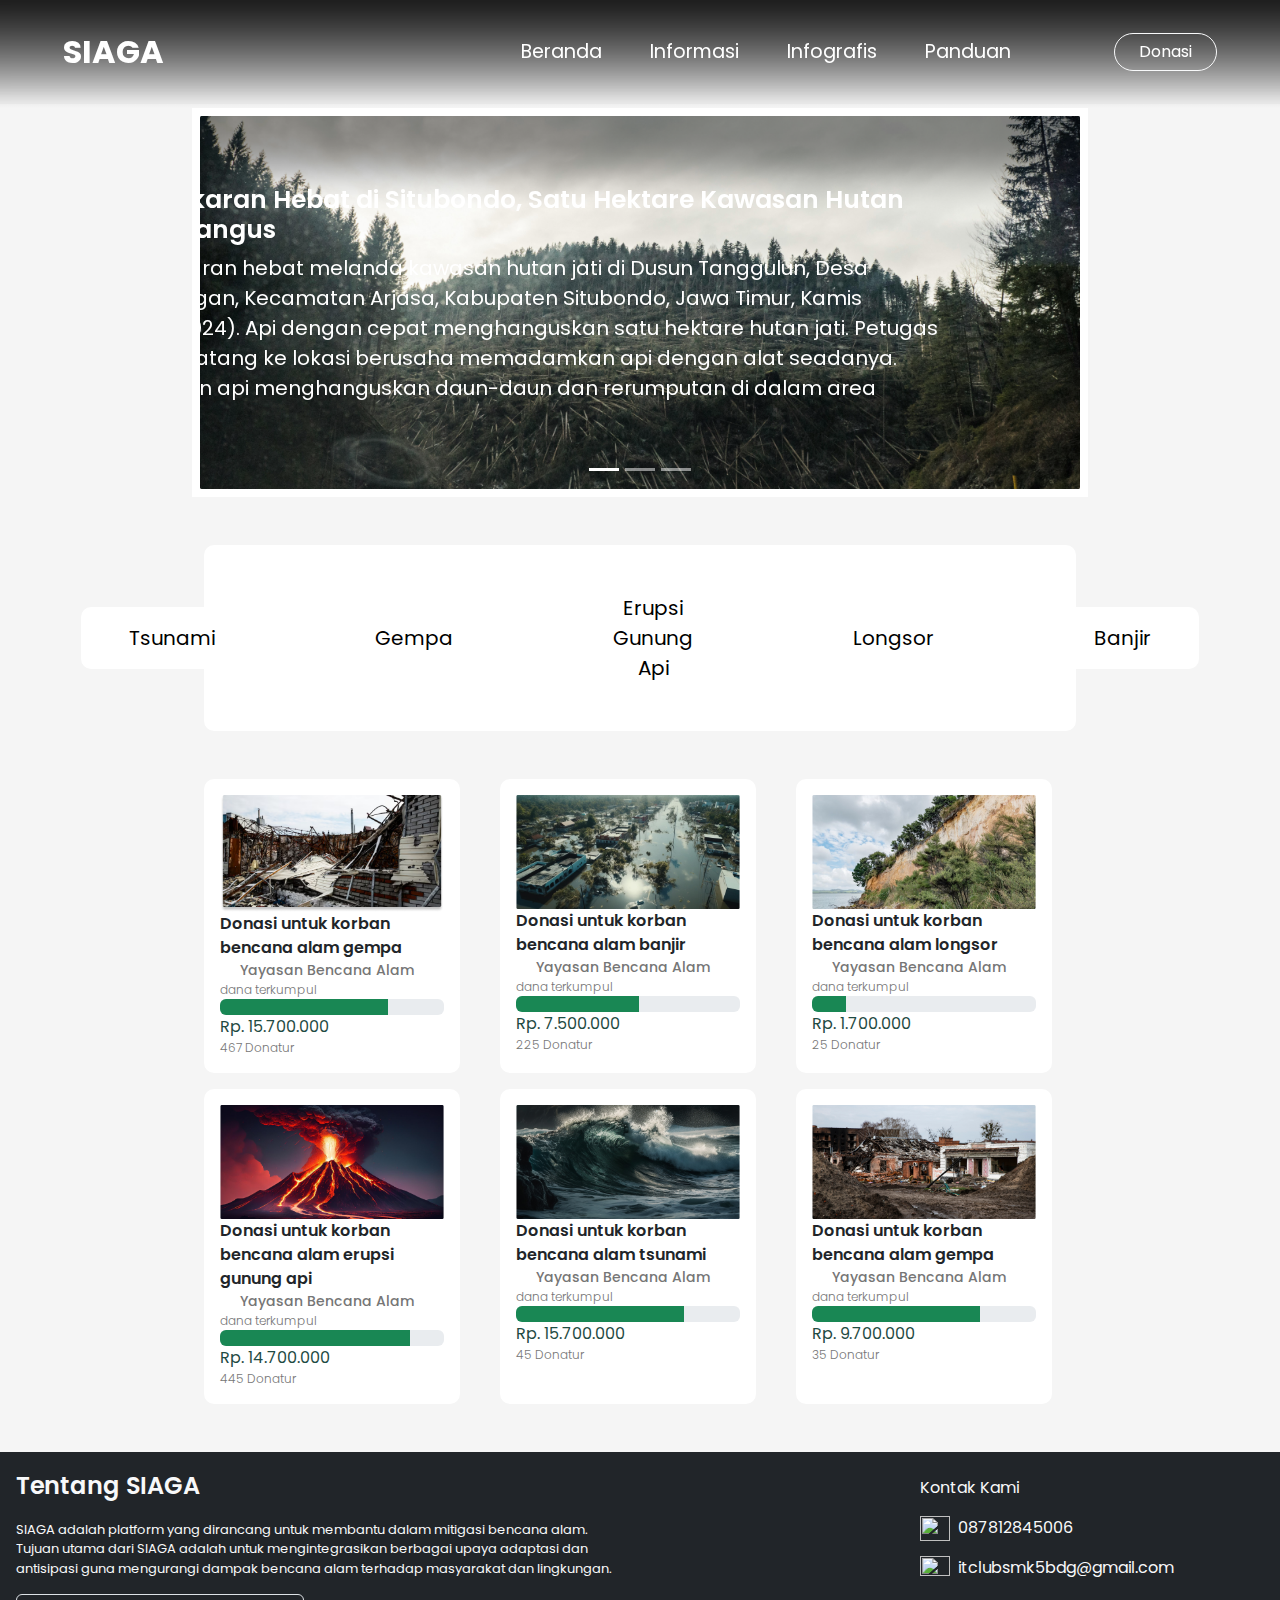
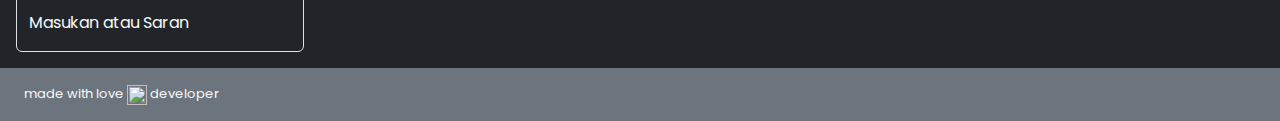
==== commit 54340dbb: "menambahkan data" ====
--- a/page/donasi.html
+++ b/page/donasi.html
@@ -30,13 +30,13 @@
             <a class="nav-link text-white" aria-current="page" href="/index.html">Beranda</a>
           </li>
           <li class="nav-item">
-            <a class="nav-link text-white" aria-current="page" href="#Informasi">Informasi</a>
+            <a class="nav-link text-white" aria-current="page" href="/index.html#Informasi">Informasi</a>
           </li>
           <li class="nav-item">
-            <a class="nav-link text-white" aria-current="page" href="#Infografis">Infografis</a>
+            <a class="nav-link text-white" aria-current="page" href="/index.html#Infografis">Infografis</a>
           </li>
           <li class="nav-item">
-            <a class="nav-link text-white" aria-current="page" href="#Panduan">Panduan</a>
+            <a class="nav-link text-white" aria-current="page" href="/index.html#Panduan">Panduan</a>
           </li>
           <li class="nav-item">
             <a class="nav-link text-white" aria-current="page" href="#"></a>
@@ -313,7 +313,7 @@
           <p class="donasi-card-dana">300 Donatur</p>
         </div>
         <div class="modal-footer">
-          <button type="button" class="btn btn-secondary" data-bs-dismiss="modal">Close</button>
+          <button type="button" class="btn btn-secondary" data-bs-dismiss="modal">Donasi Disini</button>
         </div>
       </div>
     </div>
@@ -341,7 +341,7 @@
           <p class="donasi-card-dana">300 Donatur</p>
         </div>
         <div class="modal-footer">
-          <button type="button" class="btn btn-secondary" data-bs-dismiss="modal">Close</button>
+          <button type="button" class="btn btn-secondary" data-bs-dismiss="modal">Donasi Disini</button>
         </div>
       </div>
     </div>
@@ -369,7 +369,7 @@
           <p class="donasi-card-dana">300 Donatur</p>
         </div>
         <div class="modal-footer">
-          <button type="button" class="btn btn-secondary" data-bs-dismiss="modal">Close</button>
+          <button type="button" class="btn btn-secondary" data-bs-dismiss="modal">Donasi Disini</button>
         </div>
       </div>
     </div>
@@ -399,7 +399,7 @@
           <p class="donasi-card-dana">225 Donatur</p>
         </div>
         <div class="modal-footer">
-          <button type="button" class="btn btn-secondary" data-bs-dismiss="modal">Close</button>
+          <button type="button" class="btn btn-secondary" data-bs-dismiss="modal">Donasi Disini</button>
         </div>
       </div>
     </div>
@@ -430,7 +430,7 @@
           <p class="donasi-card-dana">445 Donatur</p>
         </div>
         <div class="modal-footer">
-          <button type="button" class="btn btn-secondary" data-bs-dismiss="modal">Close</button>
+          <button type="button" class="btn btn-secondary" data-bs-dismiss="modal">Donasi Disini</button>
         </div>
       </div>
     </div>
@@ -460,7 +460,7 @@
           <p class="donasi-card-dana">25 Donatur</p>
         </div>
         <div class="modal-footer">
-          <button type="button" class="btn btn-secondary" data-bs-dismiss="modal">Close</button>
+          <button type="button" class="btn btn-secondary" data-bs-dismiss="modal">Donasi Disini</button>
         </div>
       </div>
     </div>
--- a/assets/CSS/donasi.css
+++ b/assets/CSS/donasi.css
@@ -10,7 +10,7 @@
 .nav-card {
     height: 12vh;
     background: rgb(0,0,0);
-    background: linear-gradient(180deg, rgba(0,0,0,0.4542191876750701) 0%, rgba(0,0,0,0) 100%);
+    background: linear-gradient(180deg, rgba(0,0,0,0.7483368347338936) 0%, rgba(0,0,0,0) 100%);
 }
 
 /* donasi start */
